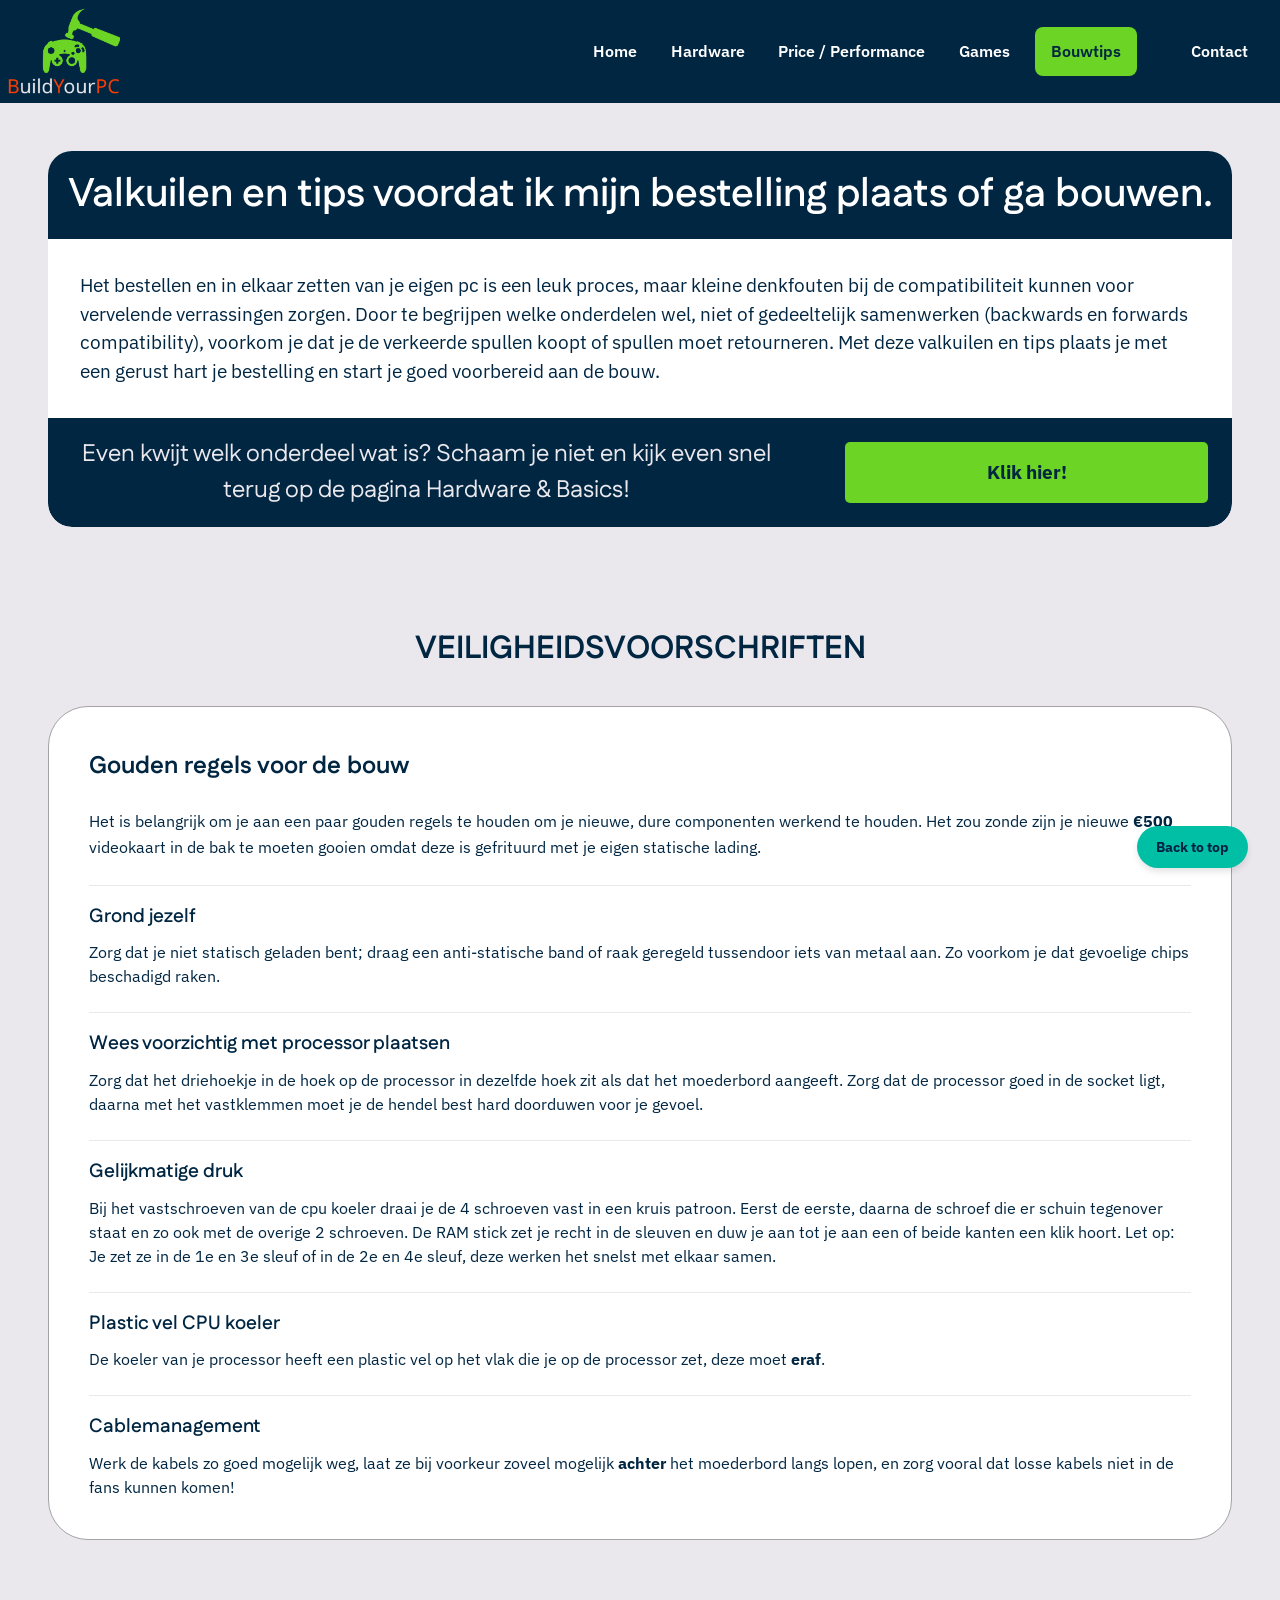
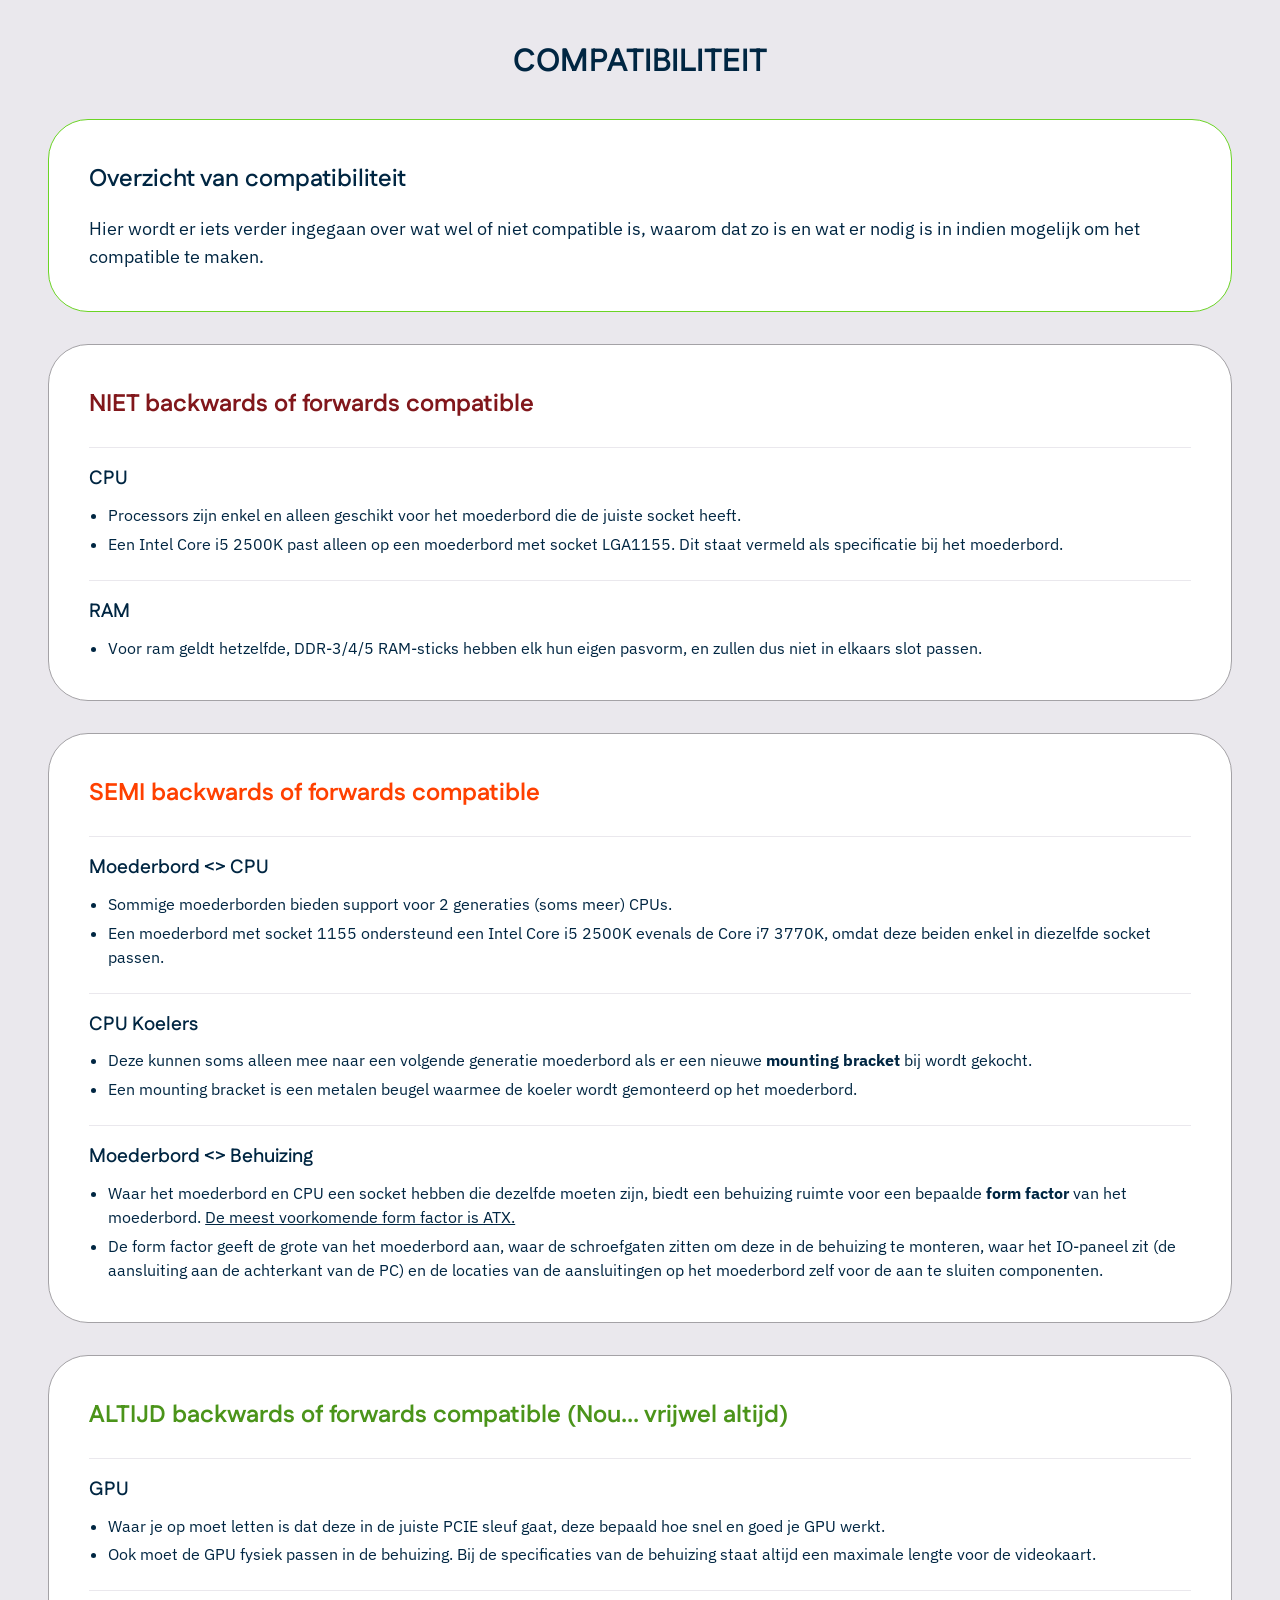
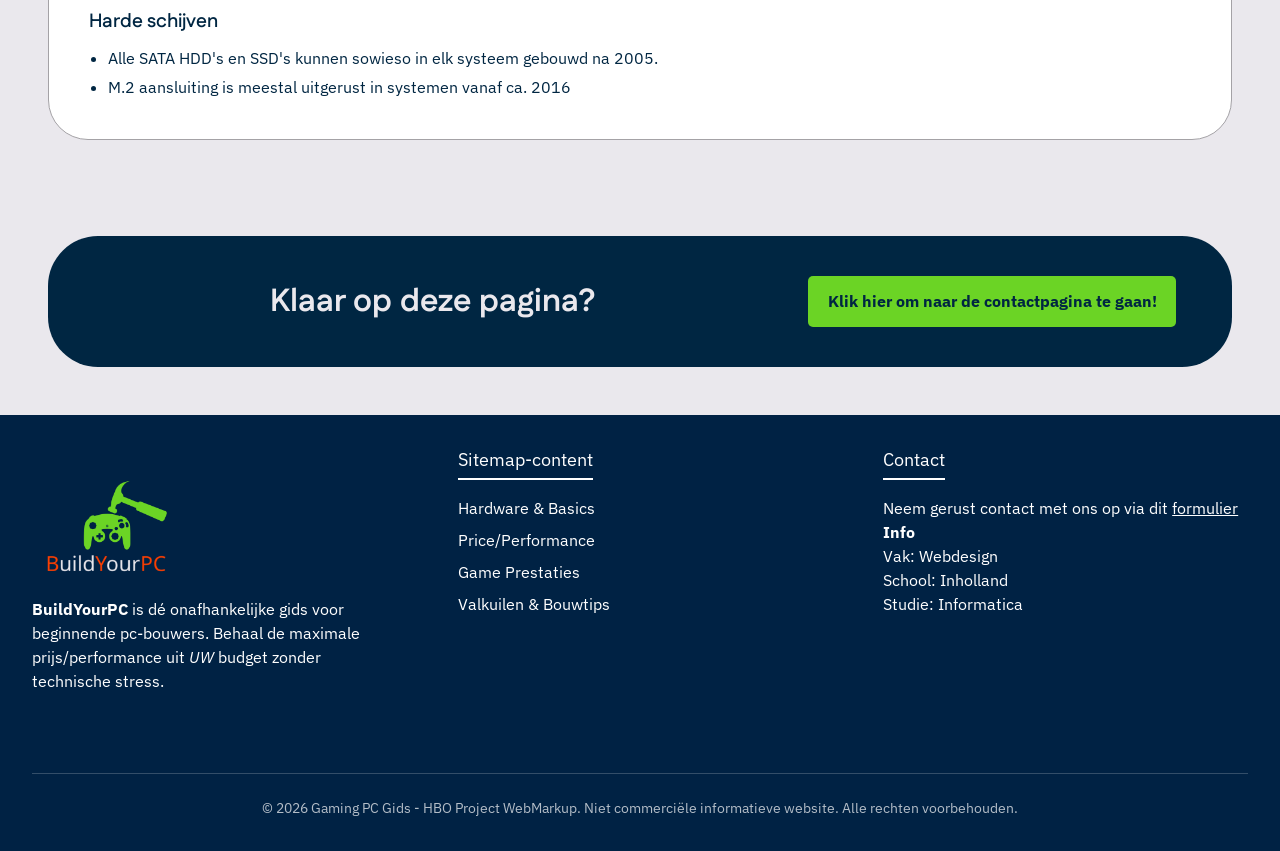
==== bouwtips.html @ fc983c1c "mega edit" ====
<!DOCTYPE html>
<html lang="nl">
<head>
    <meta charset="UTF-8">
    <meta name="viewport" content="width=device-width, initial-scale=1.0">
    <title>BuildYourPC - Valkuilen & Bouwtips</title>
    <link rel="stylesheet" type="text/css" href="css/style.css">
    <link rel="icon" type="image/png" href="./favicon-96x96.png" sizes="96x96" />
    <link rel="icon" type="image/svg+xml" href="./favicon.svg" />
    <link rel="shortcut icon" href="./favicon.ico" />
    <link rel="apple-touch-icon" sizes="180x180" href="./apple-touch-icon.png" />
    <link rel="manifest" href="./site.webmanifest" />
</head>
<body>

    <header id="home" class="nav">
        <a href="index.html">
            <img src="./img/logo_cropped.png" alt="BuildYourPC Logo">
        </a>
        <nav>
            <ul>
                <li><a href="index.html">Home</a></li>
                <li><a href="hardware.html">Hardware</a></li>
                <li><a href="performance.html">Price / Performance</a></li>
                <li><a href="games.html">Games</a></li>
                <li><a class="active" href="bouwtips.html">Bouwtips</a></li>
                <li><a class="contact" href="contact.html">Contact</a></li>
            </ul>
        </nav>
    </header>

    <main>
        <section class="hero-card">
            <header>
                <h1>Valkuilen en tips voordat ik mijn bestelling plaats of ga bouwen.</h1>
            </header>
            <p>
                Het bestellen en in elkaar zetten van je eigen pc is een leuk proces, maar kleine denkfouten bij de compatibiliteit kunnen voor vervelende verrassingen zorgen.
                Door te begrijpen welke onderdelen wel, niet of gedeeltelijk samenwerken (backwards en forwards compatibility), voorkom je dat je de verkeerde spullen koopt of spullen moet retourneren. Met deze valkuilen en tips plaats je met een gerust hart je bestelling en start je goed voorbereid aan de bouw.
            </p>
            <footer>
                <h2>Even kwijt welk onderdeel wat is? Schaam je niet en kijk even snel terug op de pagina Hardware & Basics!</h2>
                <a href="hardware.html" class="cta-button">Klik hier!</a>
            </footer>
        </section>

        <section class="cards-section">
            <h2>VEILIGHEIDSVOORSCHRIFTEN</h2>

            <section class="compat-stack">
                <article class="bouwtips-card">
                    <h3>Gouden regels voor de bouw</h3>
                    <p>
                        Het is belangrijk om je aan een paar gouden regels te houden om je nieuwe, dure componenten werkend te houden. Het zou zonde zijn je nieuwe <strong>€500</strong> videokaart in de bak te moeten gooien omdat deze is gefrituurd met je eigen statische lading.
                    </p>

                    <section class="bouwtips-sub-stack">
                        <article class="bouwtips-item">
                            <h4>Grond jezelf</h4>
                            <p>Zorg dat je niet statisch geladen bent; draag een anti-statische band of raak geregeld tussendoor iets van metaal aan. Zo voorkom je dat gevoelige chips beschadigd raken.</p>
                        </article>

                        <article class="bouwtips-item">
                            <h4>Wees voorzichtig met processor plaatsen</h4>
                            <p>Zorg dat het driehoekje in de hoek op de processor in dezelfde hoek zit als dat het moederbord aangeeft. Zorg dat de processor goed in de socket ligt, daarna met het vastklemmen moet je de hendel best hard doorduwen voor je gevoel.</p>
                        </article>

                        <article class="bouwtips-item">
                            <h4>Gelijkmatige druk</h4>
                            <p>Bij het vastschroeven van de cpu koeler draai je de 4 schroeven vast in een kruis patroon. Eerst de eerste, daarna de schroef die er schuin tegenover staat en zo ook met de overige 2 schroeven. De RAM stick zet je recht in de sleuven en duw je aan tot je aan een of beide kanten een klik hoort. Let op: Je zet ze in de 1e en 3e sleuf of in de 2e en 4e sleuf, deze werken het snelst met elkaar samen.</p>
                        </article>

                        <article class="bouwtips-item">
                            <h4>Plastic vel CPU koeler</h4>
                            <p>De koeler van je processor heeft een plastic vel op het vlak die je op de processor zet, deze moet <strong>eraf</strong>.</p>
                        </article>

                        <article class="bouwtips-item">
                            <h4>Cablemanagement</h4>
                            <p>Werk de kabels zo goed mogelijk weg, laat ze bij voorkeur zoveel mogelijk <strong>achter</strong> het moederbord langs lopen, en zorg vooral dat losse kabels niet in de fans kunnen komen!</p>
                        </article>
                    </section>
                </article>
            </section>
        </section>
        <section class="cards-section">
            <h2>COMPATIBILITEIT</h2>

            <section class="compat-stack">
                <article class="compat-card">
                    <h3>Overzicht van compatibiliteit</h3>
                    <p>Hier wordt er iets verder ingegaan over wat wel of niet compatible is, waarom dat zo is en wat er nodig is in indien mogelijk om het compatible te maken.</p>
                </article>

                <article class="bouwtips-card">
                    <h3 class="label-niet">NIET backwards of forwards compatible</h3>
                    <section class="bouwtips-sub-stack">
                        <article class="bouwtips-item">
                            <h4>CPU</h4>
                            <ul>
                                <li>Processors zijn enkel en alleen geschikt voor het moederbord die de juiste socket heeft.</li>
                                <li>Een Intel Core i5 2500K past alleen op een moederbord met socket LGA1155. Dit staat vermeld als specificatie bij het moederbord.</li>
                            </ul>
                        </article>
                        <article class="bouwtips-item">
                            <h4>RAM</h4>
                            <ul>
                                <li>Voor ram geldt hetzelfde, DDR-3/4/5 RAM-sticks hebben elk hun eigen pasvorm, en zullen dus niet in elkaars slot passen.</li>
                            </ul>
                        </article>
                    </section>
                </article>

                <article class="bouwtips-card">
                    <h3 class="label-semi">SEMI backwards of forwards compatible</h3>
                    <section class="bouwtips-sub-stack">
                        <article class="bouwtips-item">
                            <h4>Moederbord &lt;&gt; CPU</h4>
                            <ul>
                                <li>Sommige moederborden bieden support voor 2 generaties (soms meer) CPUs.</li>
                                <li>Een moederbord met socket 1155 ondersteund een Intel Core i5 2500K evenals de Core i7 3770K, omdat deze beiden enkel in diezelfde socket passen.</li>
                            </ul>
                        </article>
                        <article class="bouwtips-item">
                            <h4>CPU Koelers</h4>
                            <ul>
                                <li>Deze kunnen soms alleen mee naar een volgende generatie moederbord als er een nieuwe <strong>mounting bracket</strong> bij wordt gekocht.</li>
                                <li>Een mounting bracket is een metalen beugel waarmee de koeler wordt gemonteerd op het moederbord.</li>
                            </ul>
                        </article>
                        <article class="bouwtips-item">
                            <h4>Moederbord &lt;&gt; Behuizing</h4>
                            <ul>
                                <li>Waar het moederbord en CPU een socket hebben die dezelfde moeten zijn, biedt een behuizing ruimte voor een bepaalde <strong>form factor</strong> van het moederbord. <em class="underline">De meest voorkomende form factor is ATX.</em></li>
                                <li>De form factor geeft de grote van het moederbord aan, waar de schroefgaten zitten om deze in de behuizing te monteren, waar het IO-paneel zit (de aansluiting aan de achterkant van de PC) en de locaties van de aansluitingen op het moederbord zelf voor de aan te sluiten componenten.</li>
                            </ul>
                        </article>
                    </section>
                </article>

                <article class="bouwtips-card">
                    <h3 class="label-altijd">ALTIJD backwards of forwards compatible (Nou... vrijwel altijd)</h3>
                    <section class="bouwtips-sub-stack">
                        <article class="bouwtips-item">
                            <h4>GPU</h4>
                            <ul>
                                <li>Waar je op moet letten is dat deze in de juiste PCIE sleuf gaat, deze bepaald hoe snel en goed je GPU werkt.</li>
                                <li>Ook moet de GPU fysiek passen in de behuizing. Bij de specificaties van de behuizing staat altijd een maximale lengte voor de videokaart.</li>
                            </ul>
                        </article>
                        <article class="bouwtips-item">
                            <h4>Harde schijven</h4>
                            <ul>
                                <li>Alle SATA HDD's en SSD's kunnen sowieso in elk systeem gebouwd na 2005.</li>
                                <li>M.2 aansluiting is meestal uitgerust in systemen vanaf ca. 2016</li>
                            </ul>
                        </article>
                    </section>
                </article>
            </section>
        </section>

        <section class="page-cta-banner">
            <h2>Klaar op deze pagina?</h2>
            <a href="contact.html" class="cta-button">Klik hier om naar de contactpagina te gaan!</a>
        </section>
    </main>

    <aside class="back-to-top">
        <a href="#home">Back to top</a>
    </aside>

        <footer>
            <section class="footer-col">
                <figure>
                    <a href="index.html">
                        <img src="./img/green_orange_nobg.png" alt="BuildYourPC Logo">
                    </a>
                </figure>
                <p class="desktop-only"><strong>BuildYourPC</strong> is dé onafhankelijke gids voor beginnende pc-bouwers. Behaal de maximale prijs/performance uit <em>UW</em> budget zonder technische stress.</p>
            </section>

            <section class="footer-col desktop-only">
                <h3>Sitemap-content</h3>
                <ul class="footer-nav">
                    <li><a href="hardware.html">Hardware & Basics</a></li>
                    <li><a href="price-performance.html">Price/Performance</a></li>
                    <li><a href="games.html">Game Prestaties</a></li>
                    <li><a href="bouwtips.html">Valkuilen & Bouwtips</a></li>
                </ul>
            </section>

            <section class="footer-col desktop-only">
                <h3>Contact</h3>
                <p>Neem gerust contact met ons op via dit <a href="formulier.html">formulier</a></p>
                <p><strong>Info</strong></p>
                <p>Vak: Webdesign</p>
                <p>School: Inholland</p>
                <p>Studie: Informatica</p>
            </section>
            <section class="footer-bottom">
                <p>&copy; 2026 Gaming PC Gids - HBO Project WebMarkup. Niet commerciële informatieve website. Alle rechten voorbehouden.</p>
            </section>
        </footer>

</body>
</html>
---- css/style.css ----
/* Fonts die ik ook heb gebruikt in Figma design */
@import url('https://fonts.googleapis.com/css2?family=Fustat:wght@400;500;600;700&family=IBMPlexSans:wght@300;400;500;600;700&display=swap');

/* 
   Reset CSS |
   http://meyerweb.com/eric/tools/css/reset/ 
   v2.0 | 20110126
   License: none (public domain)
*/

html, body, div, span, applet, object, iframe,
h1, h2, h3, h4, h5, h6, p, blockquote, pre,
a, abbr, acronym, address, big, cite, code,
del, dfn, em, img, ins, kbd, q, s, samp,
small, strike, strong, sub, sup, tt, var,
b, u, i, center,
dl, dt, dd, ol, ul, li,
fieldset, form, label, legend,
table, caption, tbody, tfoot, thead, tr, th, td,
article, aside, canvas, details, embed, 
figure, figcaption, footer, header, hgroup, 
menu, nav, output, ruby, section, summary,
time, mark, audio, video {
    margin: 0;
    padding: 0;
    border: 0;
    font-size: 100%;
    font: inherit;
    vertical-align: baseline;
}

article, aside, details, figcaption, figure, 
footer, header, hgroup, menu, nav, section {
    display: block;
}

body {
    line-height: 1;
}

ol, ul {
    list-style: none;
}

blockquote, q {
    quotes: none;
}

blockquote:before, blockquote:after,
q:before, q:after {
    content: '';
    content: none;
}

table {
    border-collapse: collapse;
    border-spacing: 0;
}

:root {
    --prim-bl: #002642;
    --prim-bl-lt: #4D677B;
    --prim-bl-dk: #001B2E;

    --sec-grn: #6BD425;
    --sec-grn-lt: #97E166;
    --sec-grn-dk: #4B941A;

    --acc-orange: #FF4000;
    --acc-blue: #02C3BD;
    --acc-red: #81171B;
    
    --nt-lt: #EAE8ED;
    --nt-dk: #464647;
    --nt-gr: #A4A2A6;

    --font-heading: "Fustat", sans-serif;
    --font-body: "IBMPlexSans", sans-serif;
}

html, body {
    overflow-x: hidden;
}

body {
    display: flex;
    flex-direction: column;
    min-height: 100vh;
    margin: 0;
    font-family: var(--font-body);
    color: white;
    background-color: var(--nt-lt);
    line-height: 1.6;
}

em {
    font-style: italic;
}

em.underline {
    font-style: normal;
    text-decoration: underline;
}

strong {
    font-weight: bold;
}

small {
    font-size: 80%;
}

.sr-only {
    position: absolute;
    width: 1px;
    height: 1px;
    padding: 0;
    margin: -1px;
    overflow: hidden;
    clip: rect(0, 0, 0, 0);
    white-space: nowrap;
    border: 0;
}

.section-intro {
    display: block;
    flex-direction: row;
    background-color: #FFFFFF;
    padding: 1.5rem;
    width: 90%;
    align-items: center;
    justify-content: center;
    text-align: left;
    line-height: 1.5;
    border-radius: 1.5rem;
    color: var(--prim-bl);
    overflow: hidden;
    box-sizing: border-box;
    margin-top: -1em;
}

.section-intro p {
    font-size: 1.2rem;
}

header.nav {
    display: flex;
    justify-content: space-between;
    align-items: center;
    background-color: var(--prim-bl);.comp-card img {
    width: 100%;
    max-width: 120px;
    height: 90px;
    object-fit: contain;
    display: block;
    margin: 1rem auto 0 auto;
}
    padding: 0.5rem 0;
    color: white;
}

header.nav nav ul {
    display: flex;
    gap: 1.1rem;
    list-style: none;
    margin: 0;
    padding: 0;
    align-items: center;
}

header.nav nav ul li:last-child {
    margin-right: 1.5rem;
    margin-left: 1.75rem;
}

header.nav nav a {
    color: white;
    text-decoration: none;
    font-size: 1rem;
    font-weight: 600;
}

header.nav nav a:not(:hover) {
    transition: all 0.4s ease-in-out;
}

header.nav nav a:hover {
    color: var(--prim-bl);
    background-color: var(--sec-grn);
    padding: 0.75rem 1rem;
    border-radius: 0.5rem;
    transition: all 0.4s ease-in-out;
}

header.nav nav a:active {
    color: var(--nt-lt);
    background-color: var(--sec-grn-dk);
    padding: 0.75rem 1rem;
    border-radius: 0.5rem;
    transition: all 0.1s ease-in-out;
}

header.nav nav a.active {
    color: var(--prim-bl);
    background-color: var(--sec-grn);
    padding: 0.75rem 1rem;
    border-radius: 0.5rem;
}

header.nav nav a.contact:hover {
    background-color: var(--acc-blue);
}

header.nav a {
    display: flex;
    align-items: center;
    justify-content: center;
    gap: 0.5rem;
    padding: 0rem 0.5rem;
}

header.nav a img {
    width: 7rem;
    height: auto;
}

main {
    display: flex;
    flex-direction: column;
    flex: 1;
    max-width: 1300px;
    margin: 0 auto;
    padding: 3rem;
    gap: 6rem;
    width: 100%;
    box-sizing: border-box;
}
/* 
.hero-card {
    display: flex;
    flex-direction: column;
    width: 100%;
    max-width: 100%;
    box-sizing: border-box;
    text-align: center;
    padding: 0;
    color: white;
    background-color: #FFF;
    border-radius: 1.5rem;
} */

.hero-card {
    display: flex;
    flex-wrap: wrap;
    width: 100%;
    max-width: 100%;
    box-sizing: border-box;
    text-align: center;
    padding: 0;
    color: white;
    background-color: #FFF;
    border-radius: 1.5rem;
    overflow: hidden;
}

/* .hero-card header {
    background-color: var(--prim-bl);
    padding: 1rem;
    border-radius: 1.5rem 1.5rem 0 0;
    width: 100%;
    box-sizing: border-box;
    line-height: 1.4;
} */

.hero-card header {
    flex: 0 0 100%;
    background-color: var(--prim-bl);
    padding: 1rem;
    box-sizing: border-box;
    line-height: 1.4;
}

.hero-card header h1 {
    font-family: var(--font-heading);
    font-size: 2.5rem;
    font-weight: 600;
}

.hero-card header h2 {
    font-family: var(--font-heading);
    font-size: 1.5rem;
    background-color: var(--prim-bl);
    border-radius: 25px 25px 0 0;
}

/* .hero-card p {
    display: flex;
    flex-direction: row;
    background-color: #FFFFFF;
    color: var(--prim-bl);
    padding: 2rem;
    width: 100%;
    box-sizing: border-box;
    align-items: center;
    justify-content: center;
    text-align: left;
    line-height: 1.5;
    font-size: 1.2rem;
    margin: 0;
    flex: 3;
    overflow: hidden;
} */

.hero-card p {
    flex: 1 1 70%;
    background-color: #FFFFFF;
    color: var(--prim-bl);
    padding: 2rem;
    box-sizing: border-box;
    text-align: left;
    line-height: 1.5;
    font-size: 1.2rem;
    margin: 0;
    display: flex;
    align-items: center;
}

/* .hero-card figure {
    flex: 1;
    margin: 2rem;
    display: block;
} */

.hero-card figure {
    flex: 1 1 20%;
    margin: 2rem;
    display: block;
    box-sizing: border-box;
}

.hero-card figure figcaption {
    font-size: 0.8rem;
    color: var(--nt-dk);
    margin-top: 0.5rem;
}

.hero-card img {
    width: 60%;
    height: auto;
    display: block;
    margin: 0 auto;
}

/* .hero-card footer {
    background-color: var(--prim-bl);
    padding: 01rem;
    border-radius: 0 0 1.5rem 1.5rem;
    justify-content: center;
    align-items: center;
    display: flex;
    gap: 3rem;
} */

.hero-card footer {
    flex: 0 0 100%;
    background-color: var(--prim-bl);
    padding: 1rem;
    border-radius: 0 0 1.5rem 1.5rem;
    justify-content: center;
    align-items: center;
    display: flex;
    gap: 3rem;
    box-sizing: border-box;
}

.hero-card footer h2 {
    font-family: var(--font-heading);
    font-size: 1.5rem;
    color: var(--nt-lt);
    flex: 2;
}

.cta-button {
    position: relative;
    display: inline-block;
    background-color: var(--sec-grn);
    color: var(--prim-bl);
    text-decoration: none;
    padding: 1rem 0;
    margin: 0.5rem;
    font-weight: bold;
    font-size: 1.2rem;
    flex: 1;
    overflow: hidden;
    z-index: 1;
    border-radius: 5px;
}

.cta-button::after {
    content: '';
    position: absolute;
    top: 0;
    left: 0;
    width: 100%;
    height: 100%;
    background-color: var(--acc-blue);
    transform: scale(0);
    transform-origin: bottom left;
    transition: transform 0.4s ease-in-out;
    z-index: -1;
}

.cta-button:hover {
    color: var(--prim-bl);
}

.cta-button:hover::after {
    transform: scale(1);
}
/* 
.hero-article-no-cta {
    display: block;
    background-color: #FFFFFF;
    padding: 2.5rem 3rem;
    border-radius: 0 0 25px 25px;
    text-align: left;
    color: var(--prim-bl);
    width: 100%;
    box-sizing: border-box;
} */

.no-cta > p {
    border-radius: 1.5rem;
}

.info-homepage {
    display: flex;
    flex-direction: row;
    gap: 2rem;
    text-align: left;
    color: var(--prim-bl);
}

.homepage-card {
    flex: 1;
    border: 1px solid var(--sec-grn);
    border-radius: 3rem;
    padding: 2rem;
    line-height: 1.3;
    display: flex;
    flex-direction: column;
    background-color: #FFFFFF;
    max-width: 30%;
}

.homepage-card img.info {
    width: 1rem;
    height: auto;
    margin-bottom: 1rem;
    align-self: center;
}

.homepage-card h2 {
    font-family: var(--font-heading);
    font-size: 1.5rem;
    font-weight: 600;
    margin-bottom: 1rem;
}

.homepage-card p {
    font-family: var(--font-body);
}

.stappenplan {
    display: flex;
    flex-direction: column;
    gap: 2rem;
    align-items: center;
}

.stappenplan h2 {
    font-family: var(--font-heading);
    font-size: 2rem;
    font-weight: 700;
    color: var(--prim-bl);
}

.stappen-grid {
    display: grid;
    grid-template-columns: repeat(2, 1fr);
    gap: 2rem;
    width: 100%; 
}

.stap-card {
    background-color: #FFFFFF;
    border: 1px solid var(--sec-grn);
    border-radius: 3rem;
    padding: 2rem;
    line-height: 1.3;
    display: flex;
    flex-direction: column;
    align-items: center;
    justify-content: space-between;
    text-align: center;
    color: var(--prim-bl);
    gap: 1rem;
}

.stap-card h3 {
    font-family: var(--font-heading);
    font-size: 1.5rem;
    font-weight: 600;
}

.stap-card a {
    display: inline-flex;
    align-items: right;
    justify-content: right;
    text-decoration: none;
    padding: 1rem 0;
    margin: 0.5rem;
    font-weight: bold;
    font-size: 1.2rem;
    width: 100%;
    color: var(--acc-orange);
    border-radius: 5px;
}

.stap-card a img {
    width: 2rem;
    height: auto;
    margin-left: 0.5rem;
}

.cards-section {
    display: flex;
    flex-direction: column;
    gap: 2rem;
    align-items: center;
    text-align: center;
}

.cards-section > h2 {
    font-family: var(--font-heading);
    font-size: 2rem;
    font-weight: 700;
    color: var(--prim-bl);
}

.componenten-grid {
    display: grid;
    grid-template-columns: repeat(4, 1fr);
    gap: 2rem;
    width: 100%;
}

.comp-card {
    background-color: #FFFFFF;
    border: 1px solid var(--sec-grn);
    border-radius: 2rem;
    padding: 1.5rem;
    display: flex;
    flex-direction: column;
    align-items: center;
    text-align: center;
    color: var(--prim-bl);
    box-shadow: 0 4px 6px rgba(0,0,0,0.02);
    min-height: 15rem;
    box-sizing: border-box;
}

.comp-card h3 {
    font-family: var(--font-heading);
    font-size: 1.25rem;
    font-weight: 600;
    margin-bottom: 0.25rem;
}

.comp-tag {
    font-size: 0.75rem;
    color: var(--nt-dk);
    margin-bottom: 1rem;
}

.comp-figure {
    display: flex;
    justify-content: center;
    align-items: center;
    width: 100%;
    margin-top: auto;
    margin-bottom: auto;
}

.comp-card img {
    max-width: 100%;
    max-height: 110px;
    width: auto;
    height: auto;
    object-fit: contain;
    display: block;
}

.componenten-footnotes {
    text-align: left;
    width: 100%;
    font-size: 0.8rem;
    color: var(--nt-dk);
    margin-top: -0.5rem;
    display: flex;
    flex-direction: column;
    gap: 0.25rem;
    padding-left: 0.5rem;
}

.compat-stack {
    display: flex;
    flex-direction: column;
    gap: 2rem;
    width: 100%;
}

.compat-card {
    background-color: #FFFFFF;
    border: 1px solid var(--sec-grn);
    border-radius: 2.5rem;
    padding: 2.5rem;
    color: var(--prim-bl);
    text-align: left;
    display: flex;
    flex-direction: column;
    gap: 1rem;
}

.compat-card h3 {
    font-family: var(--font-heading);
    font-size: 1.5rem;
    font-weight: 600;
}

.compat-card p {
    font-family: var(--font-body);
    font-size: 1.1rem;
    line-height: 1.6;
}

.compat-link-wrapper {
    display: flex;
    justify-content: flex-end;
    margin-top: 0.5rem;
}

.compat-link {
    display: inline-flex;
    align-items: center;
    gap: 0.5rem;
    color: var(--acc-orange);
    text-decoration: none;
    font-weight: bold;
    font-size: 1.1rem;
}

.compat-link img {
    width: 1.5rem;
    height: auto;
}

.page-cta-banner {
    background-color: var(--prim-bl);
    border-radius: 50px;
    padding: 2rem 3rem;
    display: flex;
    justify-content: space-between;
    align-items: center;
    gap: 2rem;
    text-align: center;
}

.page-cta-banner h2 {
    font-family: var(--font-heading);
    font-size: 2rem;
    color: var(--nt-lt);
    flex: 2;
    text-align: center;
    font-weight: 700;
}

.page-cta-banner .cta-button {
    flex: 1;
    text-align: center;
    font-size: 1rem;
    padding: 0.8rem 1rem;
}

.klassen-section {
    display: flex;
    flex-direction: column;
    gap: 2rem;
    align-items: center;
    width: 100%;
}

.klassen-section > h2 {
    font-family: var(--font-heading);
    font-size: 2rem;
    font-weight: 700;
    color: var(--prim-bl);
}

.tabel-container {
    padding: 2rem;
    width: 100%;
    box-sizing: border-box;
    display: flex;
    flex-direction: column;
    gap: 1.5rem;
    color: var(--prim-bl);
}

.tabel-container p {
    font-size: 1.1rem;
    line-height: 1.5;
}

.klassen-tabel {
    width: 100%;
    border-collapse: collapse;
    text-align: left;
    margin-top: 0.5rem;
}

.klassen-tabel th, 
.klassen-tabel td {
    border: 1px solid var(--nt-gr);
    padding: 1rem;
    font-size: 1rem;
    vertical-align: top;
}

.klassen-tabel th {
    background-color: var(--prim-bl);
    color: white;
    font-family: var(--font-heading);
    font-size: 1.2rem;
    font-weight: 800;
}

.klassen-tabel tr {
    background-color: rgba(255, 255, 255);
}

.klassen-voetnoot {
    font-size: 0.8rem;
    color: var(--nt-dk);
    margin-top: -1.5rem;
}

.game-categorieen-section {
    display: flex;
    flex-direction: column;
    gap: 2rem;
    align-items: center;
    width: 100%;
}

.game-kaarten-grid {
    display: grid;
    grid-template-columns: repeat(3, 1fr);
    gap: 2rem;
    width: 100%;
}

.game-lijst-grid {
    display: grid;
    grid-template-columns: repeat(3, 1fr);
    gap: 2rem;
    width: 100%;
}

.game-kaart {
    background-color: #FFFFFF;
    border: 1px solid var(--nt-gr);
    border-radius: 2.5rem;
    padding: 2rem;
    display: flex;
    flex-direction: column;
    align-items: center;
    text-align: center;
    color: var(--prim-bl);
    box-sizing: border-box;
    gap: 1.5rem;
}

.game-icoon-header {
    display: flex;
    flex-direction: column;
    align-items: center;
    gap: 0.5rem;
}

.game-icoon-header img.info {
    width: 1.2rem;
    height: auto;
}

.game-icoon-header h3 {
    font-family: var(--font-heading);
    font-size: 1.3rem;
    font-weight: 700;
}

.game-kaart img.game-logo {
    max-width: 80px;
    height: auto;
    object-fit: contain;
}

.game-kaart p {
    font-size: 0.95rem;
    line-height: 1.5;
    text-align: left;
}

.game-pijl-wrapper {
    display: flex;
    flex-direction: column;
    align-items: center;
    gap: 0.25rem;
    margin-top: auto;
}

.game-pijl-titel {
    font-size: 1rem;
    font-weight: bold;
    text-align: center;
}

.green {
    color: var(--sec-grn-dk);
}

.orange {
    color: var(--acc-orange);
}

.red {
    color: var(--acc-red);
}

.game-pijl-wrapper img {
    width: 2rem;
    height: auto;
}

.game-lijst-kaart {
    background-color: #FFFFFF;
    border: 1px solid var(--nt-gr);
    border-radius: 2rem;
    padding: 1.5rem;
    text-align: left;
    color: var(--prim-bl);
    box-sizing: border-box;
}

.game-lijst-kaart h3 {
    font-family: var(--font-heading);
    font-size: 1.4rem;
    font-weight: 700;
    margin-bottom: 0.8rem;
}

.game-lijst-kaart ul {
    padding-left: 1.2rem;
    display: flex;
    flex-direction: column;
    gap: 0.4rem;
    margin-top: auto;
}

.game-lijst-kaart ul li {
    font-size: 0.95rem;
}

/* Resolutieoverzicht Sectie */
.resolutie-section {
    display: flex;
    flex-direction: column;
    gap: 2rem;
    align-items: center;
    width: 100%;
}

.resolutie-section > h2 {
    font-family: var(--font-heading);
    font-size: 2rem;
    font-weight: 700;
    color: var(--prim-bl);
}

.resolutie-stack {
    display: flex;
    flex-direction: column;
    gap: 1.5rem;
    width: 100%;
}

.resolutie-card {
    background-color: #FFFFFF;
    border: 1px solid var(--nt-gr);
    border-radius: 2rem;
    padding: 2rem;
    color: var(--prim-bl);
    text-align: left;
    display: flex;
    flex-direction: column;
    gap: 0.75rem;
}

.resolutie-card h3 {
    font-family: var(--font-heading);
    font-size: 1.3rem;
    font-weight: 700;
}

.resolutie-card p {
    font-size: 1rem;
    line-height: 1.5;
}

.bouwtips-stack {
    display: flex;
    flex-direction: column;
    gap: 2rem;
    width: 100%;
}

.bouwtips-card {
    background-color: #FFFFFF;
    border: 1px solid var(--nt-gr);
    border-radius: 2.5rem;
    padding: 2.5rem;
    color: var(--prim-bl);
    text-align: left;
    display: flex;
    flex-direction: column;
    gap: 1.5rem;
}

.bouwtips-card h3 {
    font-family: var(--font-heading);
    font-size: 1.5rem;
    font-weight: 700;
}

.bouwtips-sub-stack {
    display: flex;
    flex-direction: column;
    gap: 1.5rem;
}

.bouwtips-item {
    border-top: 1px solid var(--nt-lt);
    padding-top: 1rem;
}

.bouwtips-item h4 {
    font-family: var(--font-heading);
    font-size: 1.2rem;
    font-weight: 600;
    margin-bottom: 0.5rem;
}

.bouwtips-item p, .bouwtips-item ul {
    font-size: 1rem;
    line-height: 1.5;
}

.bouwtips-item ul {
    list-style: disc;
    padding-left: 1.2rem;
    display: flex;
    flex-direction: column;
    gap: 0.3rem;
    margin-top: 0.5rem;
}

.label-niet {
    color: var(--acc-red);
}

.label-semi {
    color: var(--acc-orange);
}

.label-altijd {
    color: var(--sec-grn-dk);
}

.back-to-top {
    position: fixed;
    bottom: 2rem;
    right: 2rem;
    margin: 0;
    z-index: 999;
}

.back-to-top a {
    display: inline-block;
    background-color: #00bfa5;
    color: #002244;
    padding: 0.6rem 1.2rem;
    border-radius: 2rem;
    text-decoration: none;
    font-weight: bold;
    font-size: 0.9rem;
    transition: background-color 0.2s ease;
    box-shadow: 0 4px 6px rgba(0, 0, 0, 0.1);
}

.back-to-top a:hover {
    background-color: #00ff66;
}

footer {
    background-color: #002244;
    color: #FFFFFF;
    padding: 2rem;
    position: relative;
    font-family: var(--font-body), sans-serif;
    line-height: 1.5;
    display: flex;
    flex-direction: row;
    flex-wrap: wrap;
    justify-content: space-between;
    align-items: flex-start;
    gap: 2rem;
    max-width: 100%;
}

footer > .footer-col {
    display: inline-block;
}

footer .footer-col {
    flex: 1;
    min-width: 200px;
    max-width: 30%;
}

footer .footer-col figure {
    margin: 0;
    width: fit-content;
}

footer .footer-col figure img {
    width: 150px;
    height: auto;
    display: block;
}

footer h3 {
    color: #FFFFFF;
    font-size: 1.1rem;
    margin-top: 0;
    margin-bottom: 1rem;
    text-transform: none;
    border-bottom: 2px solid #FFFFFF;
    padding-bottom: 0.3rem;
    display: inline-block;
}

footer ul {
    list-style: none;
    padding: 0;
    margin: 0;
}

footer ul li {
    margin-bottom: 0.5rem;
}

footer a {
    color: #FFFFFF;
    text-decoration: underline;
}

footer a:hover {
    color: #00ff66;
}


footer .footer-bottom {
    flex: 0 0 100%;
    text-align: center;
    border-top: 1px solid rgba(255, 255, 255, 0.2);
    margin-top: 3rem;
    padding-top: 1.5rem;
    font-size: 0.85rem;
    color: rgba(255, 255, 255, 0.7);
}

footer .footer-nav > li > a {
    text-decoration: none;
}

/* overwrite */
.border-green {
    border-color: var(--sec-grn);
}

.border-orange {
    border-color: var(--acc-orange);
}

.border-red {
    border-color: #cc0000;
}

/* responsive media queries */
@media (min-width: 768px) {
    .mobile-only {
        display: none;
    }
}

@media (max-width: 767px) {
    .hero-card footer {
        display: none;
    }

    .info-homepage {
        display: none;
    }

    .hero-card article {
        border-radius: 0 0 25px 25px;
    }

    .hero-card article figure {
        display: none;
    }

    .hero-card article p {
        flex: 1;
        text-align: center;
    }

    .stappen-grid {
        grid-template-columns: 1fr;
    }

    .stap-card {
        gap: 0.5rem;
        padding: 0.75rem;
        padding-bottom: 0rem;
    }
    
    .stap-card a {
        padding: 0.5rem 0;
    }

    .klassen-tabel {
        display: block;
        overflow-x: auto;
    }

    .klassen-tabel th, 
    .klassen-tabel td {
        border: 1px solid var(--nt-gr);
        padding: 0.4rem;
        font-size: 0.9rem;
        vertical-align: top;
    }

    .klassen-tabel th {
        background-color: var(--prim-bl);
        color: white;
        font-family: var(--font-heading);
        font-size: 1.2rem;
        font-weight: 600;
    }

    .tabel-container {
        padding: 0.1rem;
        width: 100%;
        box-sizing: border-box;
        display: flex;
        flex-direction: column;
        gap: 1rem;
        color: var(--prim-bl);
    }

    footer {
        flex-direction: column;
        align-items: center;
        text-align: center;
        padding-top: 1rem;
        gap: 0.75rem;
    }

    footer .footer-col {
        display: flex;
        flex-direction: column;
        align-items: center;
        text-align: center;
        max-width: 100%;
        width: 100%;
    }
    
    footer .footer-col figure {
        display: flex;
        margin: 0 auto;
        justify-content: center;
    }

    footer .footer-col figure img {
        margin: 0 auto;
        width: 125px;
    }

    footer .footer-bottom {
        margin: 0;
    }

    footer .footer-col.desktop-only {
        display: none;
    }

    footer h3 {
        display: block;
        text-align: center;
    }

    .back-to-top {
        display: none;
    }

    .componenten-grid {
        grid-template-columns: 1fr;
    }

    .page-cta-banner {
        display: none;
    }

    .game-pijl-wrapper {
        margin-bottom: 2rem;
    }

    .game-pijl-titel {
        margin-bottom: 1rem;
        align-items: center;
    }

    .left {
        align-items: start;
    }

    .game-lijst-grid {
        grid-template-columns: 1fr;
    }

    .game-kaarten-grid {
        display: none;
    }

    .game-lijst-kaart ul li{
        font-size: 1.2rem;
    }

    .desktop-only {
        display: none;
    }

    main {
    margin: 0 auto;
    padding: 1.5rem;
    gap: 3rem;
    width: 100%;
    box-sizing: border-box;
}
    
    html {
        font-size: 69%;
    }
}

@media (min-width: 768px) and (max-width: 1024px) {
    .componenten-grid {
        grid-template-columns: repeat(2, 1fr);
    }

    .game-kaarten-grid {
        grid-template-columns: 1fr;
    }
}
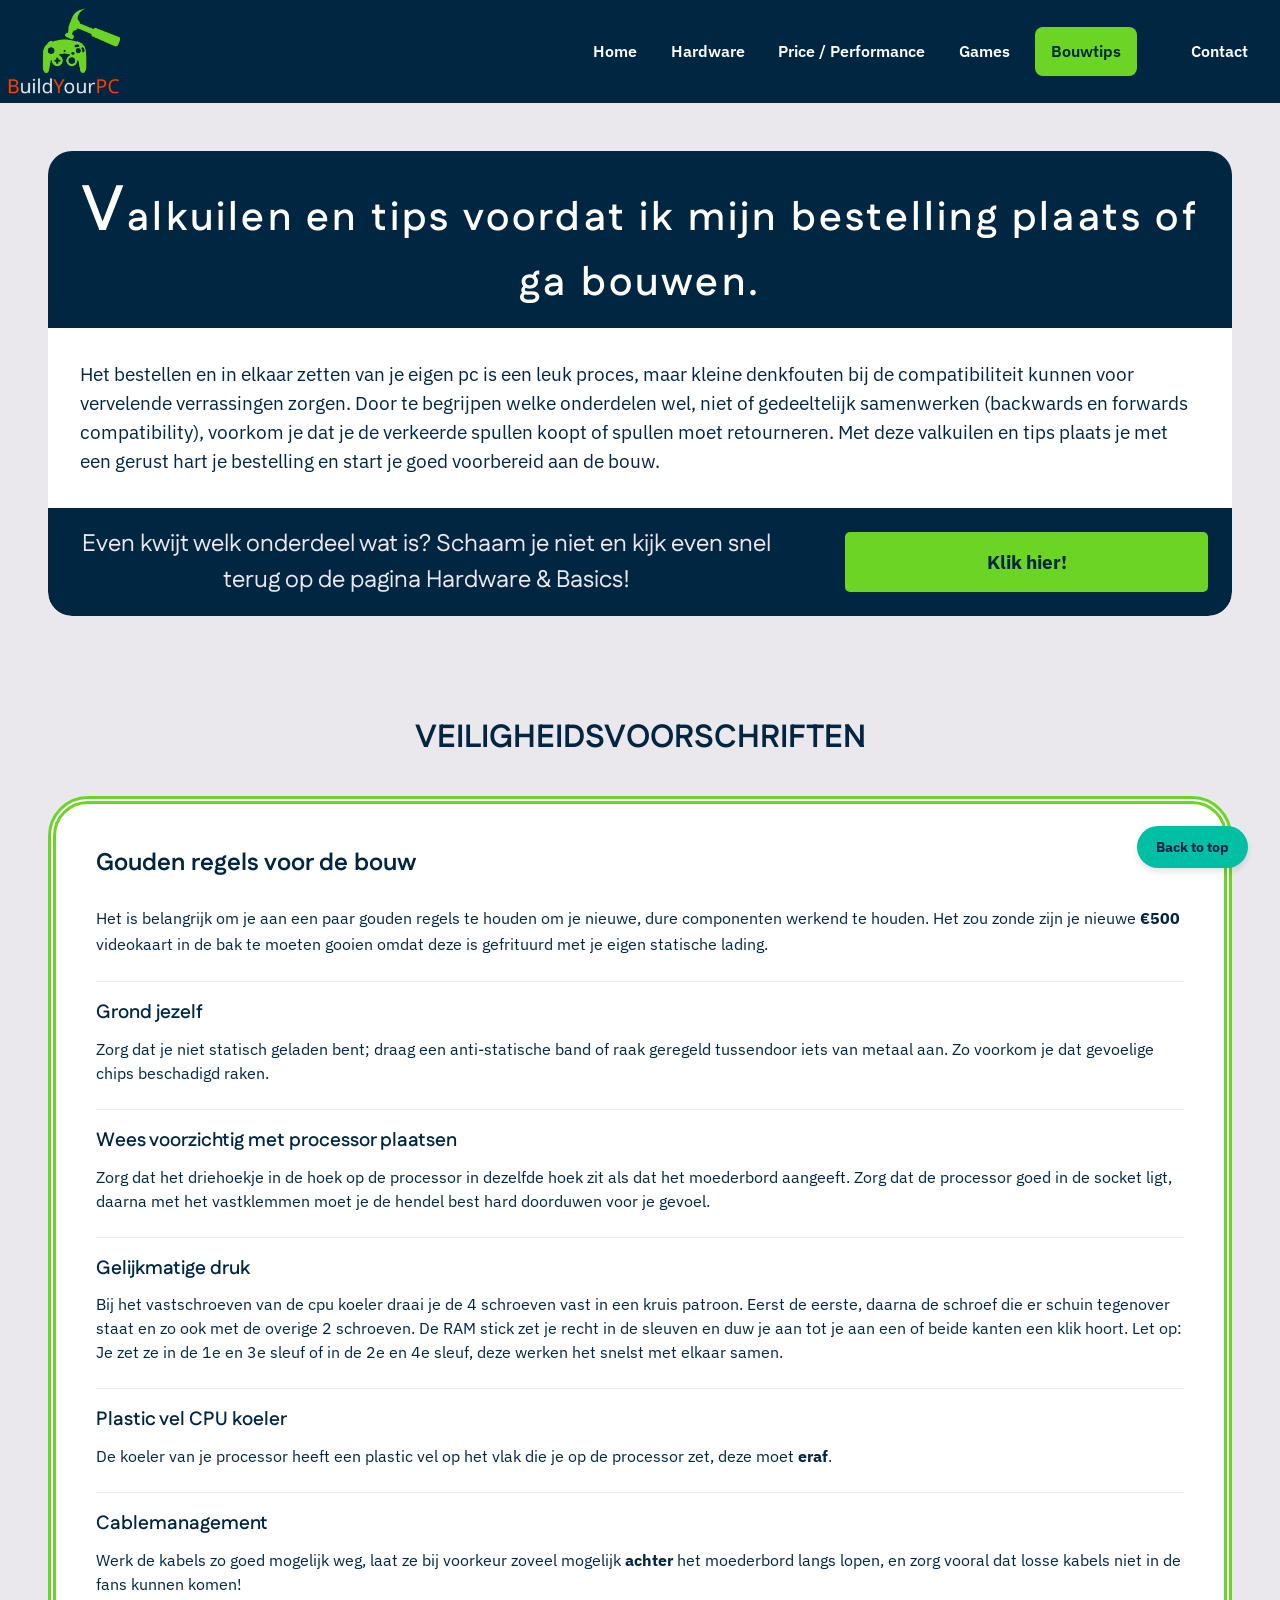
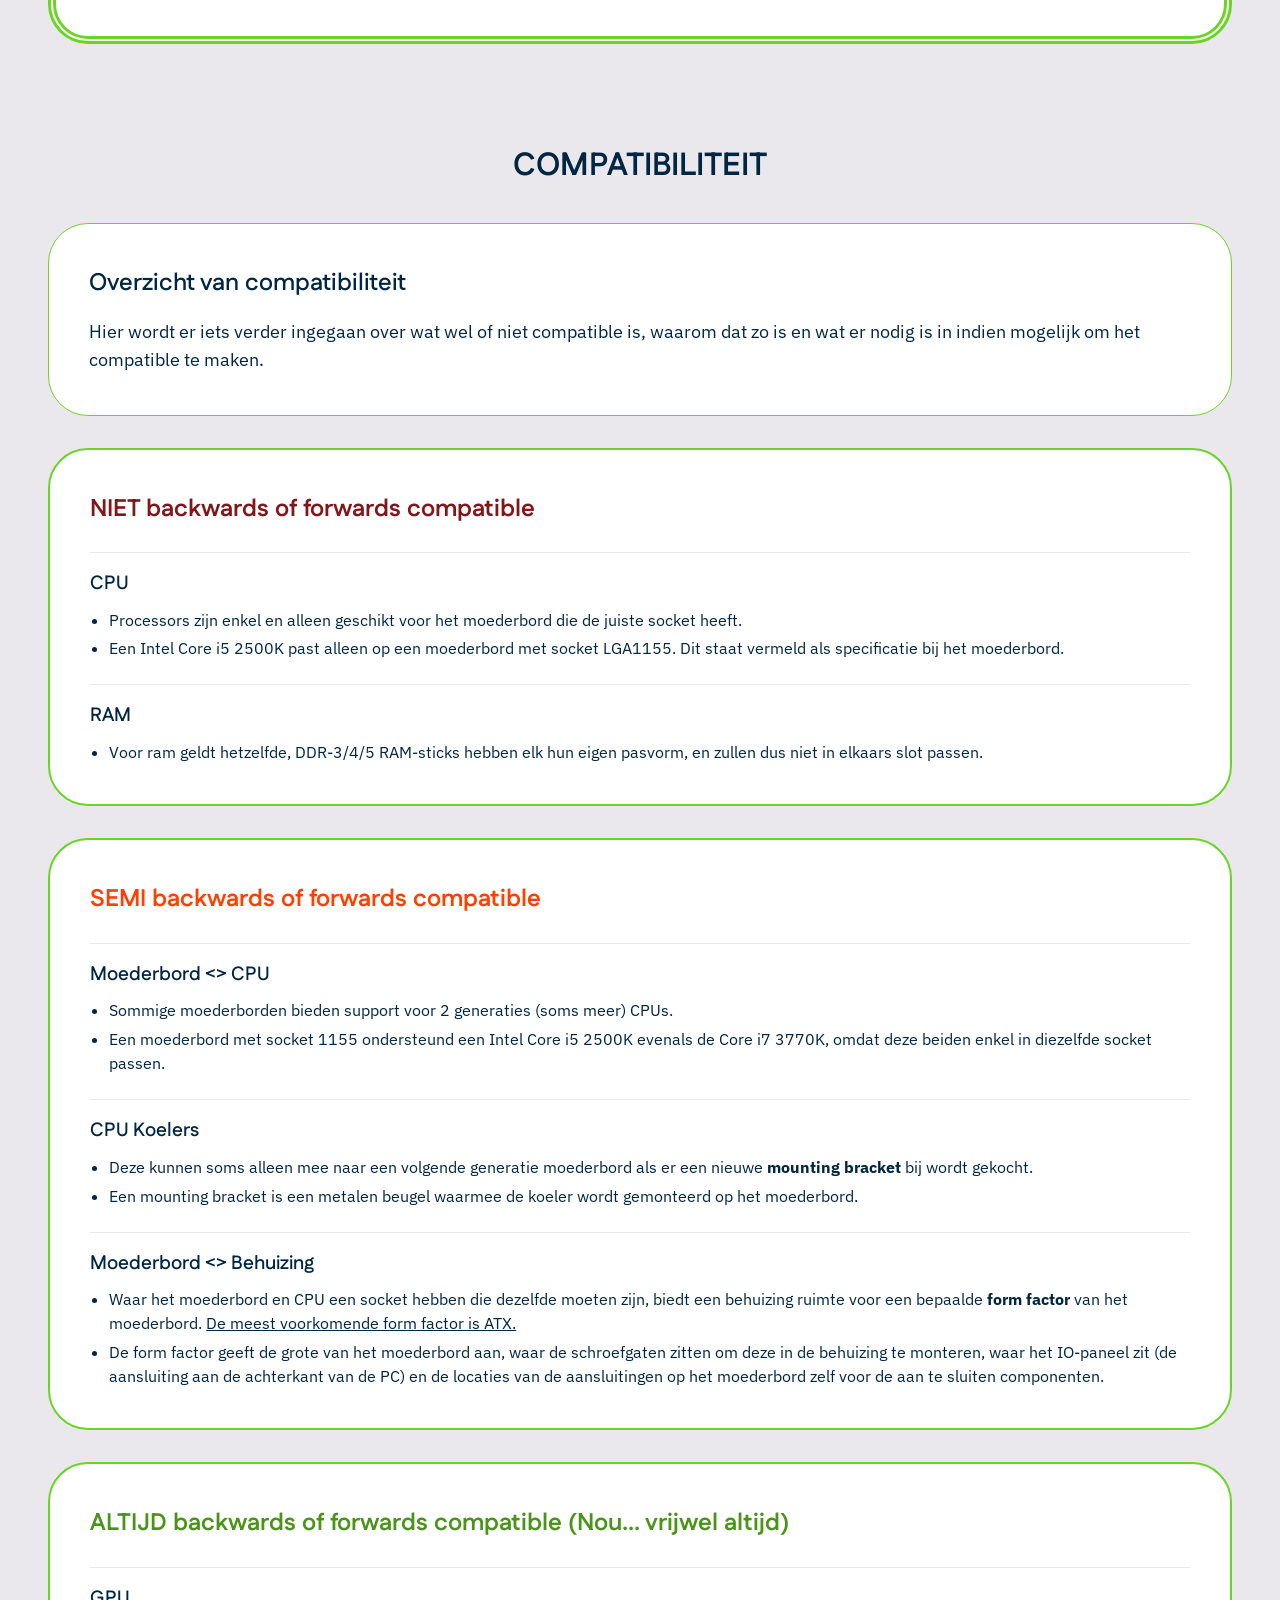
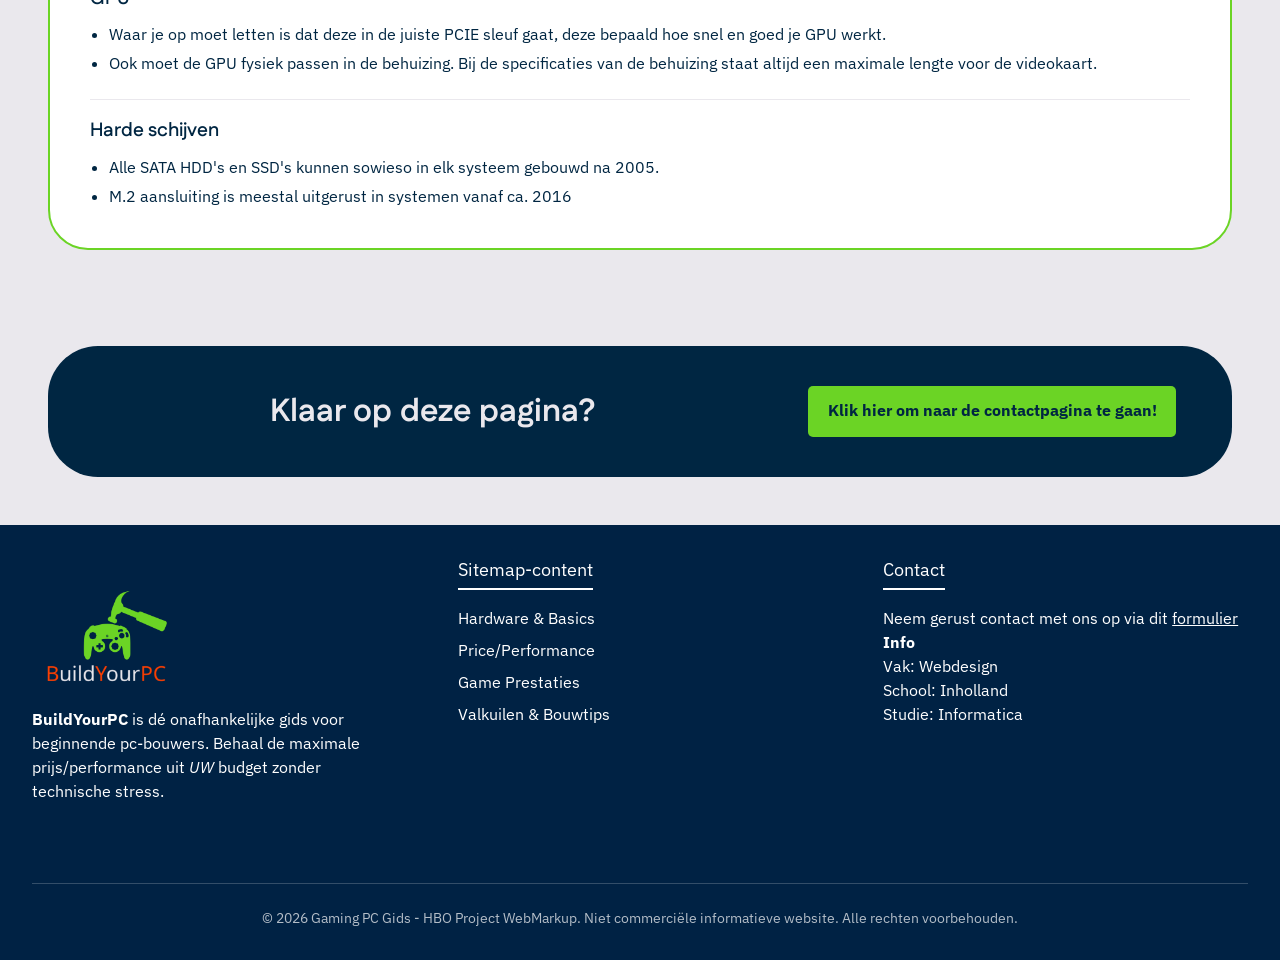
==== commit 9fe56bfa: "laatste loodjes" ====
--- a/bouwtips.html
+++ b/bouwtips.html
@@ -1,207 +1,222 @@
 <!DOCTYPE html>
 <html lang="nl">
-<head>
-    <meta charset="UTF-8">
-    <meta name="viewport" content="width=device-width, initial-scale=1.0">
-    <title>BuildYourPC - Valkuilen & Bouwtips</title>
-    <link rel="stylesheet" type="text/css" href="css/style.css">
-    <link rel="icon" type="image/png" href="./favicon-96x96.png" sizes="96x96" />
-    <link rel="icon" type="image/svg+xml" href="./favicon.svg" />
-    <link rel="shortcut icon" href="./favicon.ico" />
-    <link rel="apple-touch-icon" sizes="180x180" href="./apple-touch-icon.png" />
-    <link rel="manifest" href="./site.webmanifest" />
-</head>
-<body>
-
-    <header id="home" class="nav">
-        <a href="index.html">
-            <img src="./img/logo_cropped.png" alt="BuildYourPC Logo">
-        </a>
-        <nav>
-            <ul>
-                <li><a href="index.html">Home</a></li>
-                <li><a href="hardware.html">Hardware</a></li>
-                <li><a href="performance.html">Price / Performance</a></li>
-                <li><a href="games.html">Games</a></li>
-                <li><a class="active" href="bouwtips.html">Bouwtips</a></li>
-                <li><a class="contact" href="contact.html">Contact</a></li>
-            </ul>
-        </nav>
-    </header>
-
-    <main>
-        <section class="hero-card">
-            <header>
-                <h1>Valkuilen en tips voordat ik mijn bestelling plaats of ga bouwen.</h1>
-            </header>
-            <p>
-                Het bestellen en in elkaar zetten van je eigen pc is een leuk proces, maar kleine denkfouten bij de compatibiliteit kunnen voor vervelende verrassingen zorgen.
-                Door te begrijpen welke onderdelen wel, niet of gedeeltelijk samenwerken (backwards en forwards compatibility), voorkom je dat je de verkeerde spullen koopt of spullen moet retourneren. Met deze valkuilen en tips plaats je met een gerust hart je bestelling en start je goed voorbereid aan de bouw.
-            </p>
+    <head>
+        <meta charset="UTF-8">
+        <meta name="viewport" content="width=device-width, initial-scale=1.0">
+        <meta name="author" content="Caelin Waanders">
+        <meta name="description" content="Voorkom veelgemaakte fouten bij het bestellen en bouwen van je pc. Handige tips over statische elektriciteit, compatibiliteit en veilig bouwen.">
+        <meta name="keywords" content="bouwtips, pc bouwen valkuilen, compatibiliteit cpu moederbord, antistatisch bandje, pc montage tips">
+        <title>BuildYourPC - Valkuilen & Bouwtips</title>
+        <link rel="stylesheet" type="text/css" href="css/style.css">
+        <link rel="icon" type="image/png" href="./favicon-96x96.png" sizes="96x96" >
+        <link rel="icon" type="image/svg+xml" href="./favicon.svg" >
+        <link rel="shortcut icon" href="./favicon.ico" >
+        <link rel="apple-touch-icon" sizes="180x180" href="./apple-touch-icon.png" >
+        <link rel="manifest" href="./site.webmanifest" >
+        <link rel="preconnect" href="https://fonts.googleapis.com">
+        <link rel="preconnect" href="https://fonts.gstatic.com" crossorigin>
+        <link href="https://fonts.googleapis.com/css2?family=Fustat:wght@400;500;600;700&family=IBMPlexSans:wght@300;400;500;600;700&display=swap" rel="stylesheet">
+
+    </head>
+    <body>
+
+        <header id="home" class="nav">
+            <a href="index.html">
+                <img src="./img/logo_cropped.png" alt="BuildYourPC Logo">
+            </a>
+
+            <input type="checkbox" id="nav-toggle" class="sr-only nav-toggle-input">
+            <label for="nav-toggle" class="hamburger-btn mobile-only">
+                <span class="hamburger-icon"></span>
+                <span class="hamburger-icon"></span>
+                <span class="hamburger-icon"></span>
+            </label>
+
+            <nav class="nav-menu">
+                <ul>
+                    <li><a href="index.html">Home</a></li>
+                    <li><a href="hardware.html">Hardware</a></li>
+                    <li><a href="price-performance.html">Price / Performance</a></li>
+                    <li><a href="games.html">Games</a></li>
+                    <li><a class="active" href="bouwtips.html">Bouwtips</a></li>
+                    <li><a class="contact" href="contact.html">Contact</a></li>
+                </ul>
+            </nav>
+        </header>
+
+        <main>
+            <section class="hero-card">
+                <header>
+                    <h1>Valkuilen en tips voordat ik mijn bestelling plaats of ga bouwen.</h1>
+                </header>
+                <p>
+                    Het bestellen en in elkaar zetten van je eigen pc is een leuk proces, maar kleine denkfouten bij de compatibiliteit kunnen voor vervelende verrassingen zorgen.
+                    Door te begrijpen welke onderdelen wel, niet of gedeeltelijk samenwerken (backwards en forwards compatibility), voorkom je dat je de verkeerde spullen koopt of spullen moet retourneren. Met deze valkuilen en tips plaats je met een gerust hart je bestelling en start je goed voorbereid aan de bouw.
+                </p>
+                <footer>
+                    <h2>Even kwijt welk onderdeel wat is? Schaam je niet en kijk even snel terug op de pagina Hardware & Basics!</h2>
+                    <a href="hardware.html" class="cta-button">Klik hier!</a>
+                </footer>
+            </section>
+
+            <section class="cards-section">
+                <h2>veiligheidsvoorschriften</h2>
+
+                <section class="compat-stack">
+                    <article class="bouwtips-card double">
+                        <h3>Gouden regels voor de bouw</h3>
+                        <p>
+                            Het is belangrijk om je aan een paar gouden regels te houden om je nieuwe, dure componenten werkend te houden. Het zou zonde zijn je nieuwe <strong>€500</strong> videokaart in de bak te moeten gooien omdat deze is gefrituurd met je eigen statische lading.
+                        </p>
+
+                        <section class="bouwtips-sub-stack">
+                            <article class="bouwtips-item">
+                                <h4>Grond jezelf</h4>
+                                <p>Zorg dat je niet statisch geladen bent; draag een anti-statische band of raak geregeld tussendoor iets van metaal aan. Zo voorkom je dat gevoelige chips beschadigd raken.</p>
+                            </article>
+
+                            <article class="bouwtips-item">
+                                <h4>Wees voorzichtig met processor plaatsen</h4>
+                                <p>Zorg dat het driehoekje in de hoek op de processor in dezelfde hoek zit als dat het moederbord aangeeft. Zorg dat de processor goed in de socket ligt, daarna met het vastklemmen moet je de hendel best hard doorduwen voor je gevoel.</p>
+                            </article>
+
+                            <article class="bouwtips-item">
+                                <h4>Gelijkmatige druk</h4>
+                                <p>Bij het vastschroeven van de cpu koeler draai je de 4 schroeven vast in een kruis patroon. Eerst de eerste, daarna de schroef die er schuin tegenover staat en zo ook met de overige 2 schroeven. De RAM stick zet je recht in de sleuven en duw je aan tot je aan een of beide kanten een klik hoort. Let op: Je zet ze in de 1e en 3e sleuf of in de 2e en 4e sleuf, deze werken het snelst met elkaar samen.</p>
+                            </article>
+
+                            <article class="bouwtips-item">
+                                <h4>Plastic vel CPU koeler</h4>
+                                <p>De koeler van je processor heeft een plastic vel op het vlak die je op de processor zet, deze moet <strong>eraf</strong>.</p>
+                            </article>
+
+                            <article class="bouwtips-item">
+                                <h4>Cablemanagement</h4>
+                                <p>Werk de kabels zo goed mogelijk weg, laat ze bij voorkeur zoveel mogelijk <strong>achter</strong> het moederbord langs lopen, en zorg vooral dat losse kabels niet in de fans kunnen komen!</p>
+                            </article>
+                        </section>
+                    </article>
+                </section>
+            </section>
+            <section class="cards-section">
+                <h2>compatibiliteit</h2>
+
+                <section class="compat-stack">
+                    <article class="compat-card">
+                        <h3>Overzicht van compatibiliteit</h3>
+                        <p>Hier wordt er iets verder ingegaan over wat wel of niet compatible is, waarom dat zo is en wat er nodig is in indien mogelijk om het compatible te maken.</p>
+                    </article>
+
+                    <article class="bouwtips-card">
+                        <h3 class="label-niet">NIET backwards of forwards compatible</h3>
+                        <section class="bouwtips-sub-stack">
+                            <article class="bouwtips-item">
+                                <h4>CPU</h4>
+                                <ul>
+                                    <li>Processors zijn enkel en alleen geschikt voor het moederbord die de juiste socket heeft.</li>
+                                    <li>Een Intel Core i5 2500K past alleen op een moederbord met socket LGA1155. Dit staat vermeld als specificatie bij het moederbord.</li>
+                                </ul>
+                            </article>
+                            <article class="bouwtips-item">
+                                <h4>RAM</h4>
+                                <ul>
+                                    <li>Voor ram geldt hetzelfde, DDR-3/4/5 RAM-sticks hebben elk hun eigen pasvorm, en zullen dus niet in elkaars slot passen.</li>
+                                </ul>
+                            </article>
+                        </section>
+                    </article>
+
+                    <article class="bouwtips-card">
+                        <h3 class="label-semi">SEMI backwards of forwards compatible</h3>
+                        <section class="bouwtips-sub-stack">
+                            <article class="bouwtips-item">
+                                <h4>Moederbord &lt;&gt; CPU</h4>
+                                <ul>
+                                    <li>Sommige moederborden bieden support voor 2 generaties (soms meer) CPUs.</li>
+                                    <li>Een moederbord met socket 1155 ondersteund een Intel Core i5 2500K evenals de Core i7 3770K, omdat deze beiden enkel in diezelfde socket passen.</li>
+                                </ul>
+                            </article>
+                            <article class="bouwtips-item">
+                                <h4>CPU Koelers</h4>
+                                <ul>
+                                    <li>Deze kunnen soms alleen mee naar een volgende generatie moederbord als er een nieuwe <strong>mounting bracket</strong> bij wordt gekocht.</li>
+                                    <li>Een mounting bracket is een metalen beugel waarmee de koeler wordt gemonteerd op het moederbord.</li>
+                                </ul>
+                            </article>
+                            <article class="bouwtips-item">
+                                <h4>Moederbord &lt;&gt; Behuizing</h4>
+                                <ul>
+                                    <li>Waar het moederbord en CPU een socket hebben die dezelfde moeten zijn, biedt een behuizing ruimte voor een bepaalde <strong>form factor</strong> van het moederbord. <em class="underline">De meest voorkomende form factor is ATX.</em></li>
+                                    <li>De form factor geeft de grote van het moederbord aan, waar de schroefgaten zitten om deze in de behuizing te monteren, waar het IO-paneel zit (de aansluiting aan de achterkant van de PC) en de locaties van de aansluitingen op het moederbord zelf voor de aan te sluiten componenten.</li>
+                                </ul>
+                            </article>
+                        </section>
+                    </article>
+
+                    <article class="bouwtips-card">
+                        <h3 class="label-altijd">ALTIJD backwards of forwards compatible (Nou... vrijwel altijd)</h3>
+                        <section class="bouwtips-sub-stack">
+                            <article class="bouwtips-item">
+                                <h4>GPU</h4>
+                                <ul>
+                                    <li>Waar je op moet letten is dat deze in de juiste PCIE sleuf gaat, deze bepaald hoe snel en goed je GPU werkt.</li>
+                                    <li>Ook moet de GPU fysiek passen in de behuizing. Bij de specificaties van de behuizing staat altijd een maximale lengte voor de videokaart.</li>
+                                </ul>
+                            </article>
+                            <article class="bouwtips-item">
+                                <h4>Harde schijven</h4>
+                                <ul>
+                                    <li>Alle SATA HDD's en SSD's kunnen sowieso in elk systeem gebouwd na 2005.</li>
+                                    <li>M.2 aansluiting is meestal uitgerust in systemen vanaf ca. 2016</li>
+                                </ul>
+                            </article>
+                        </section>
+                    </article>
+                </section>
+            </section>
+
+            <section class="page-cta-banner">
+                <h2>Klaar op deze pagina?</h2>
+                <a href="contact.html" class="cta-button">Klik hier om naar de contactpagina te gaan!</a>
+            </section>
+        </main>
+
+        <aside class="back-to-top">
+            <a href="#home">Back to top</a>
+        </aside>
+
             <footer>
-                <h2>Even kwijt welk onderdeel wat is? Schaam je niet en kijk even snel terug op de pagina Hardware & Basics!</h2>
-                <a href="hardware.html" class="cta-button">Klik hier!</a>
+                <section class="footer-col">
+                    <figure>
+                        <a href="index.html">
+                            <img src="./img/green_orange_nobg.png" alt="BuildYourPC Logo">
+                        </a>
+                    </figure>
+                    <p class="desktop-only"><strong>BuildYourPC</strong> is dé onafhankelijke gids voor beginnende pc-bouwers. Behaal de maximale prijs/performance uit <em>UW</em> budget zonder technische stress.</p>
+                </section>
+
+                <section class="footer-col desktop-only">
+                    <h3>Sitemap-content</h3>
+                    <ul class="footer-nav">
+                        <li><a href="hardware.html">Hardware & Basics</a></li>
+                        <li><a href="price-performance.html">Price/Performance</a></li>
+                        <li><a href="games.html">Game Prestaties</a></li>
+                        <li><a href="bouwtips.html">Valkuilen & Bouwtips</a></li>
+                    </ul>
+                </section>
+
+                <section class="footer-col desktop-only">
+                    <h3>Contact</h3>
+                    <p>Neem gerust contact met ons op via dit <a href="formulier.html">formulier</a></p>
+                    <p><strong>Info</strong></p>
+                    <p>Vak: Webdesign</p>
+                    <p>School: Inholland</p>
+                    <p>Studie: Informatica</p>
+                </section>
+                <section class="footer-bottom">
+                    <p>&copy; 2026 Gaming PC Gids - HBO Project WebMarkup. Niet commerciële informatieve website. Alle rechten voorbehouden.</p>
+                </section>
             </footer>
-        </section>
-
-        <section class="cards-section">
-            <h2>VEILIGHEIDSVOORSCHRIFTEN</h2>
-
-            <section class="compat-stack">
-                <article class="bouwtips-card">
-                    <h3>Gouden regels voor de bouw</h3>
-                    <p>
-                        Het is belangrijk om je aan een paar gouden regels te houden om je nieuwe, dure componenten werkend te houden. Het zou zonde zijn je nieuwe <strong>€500</strong> videokaart in de bak te moeten gooien omdat deze is gefrituurd met je eigen statische lading.
-                    </p>
-
-                    <section class="bouwtips-sub-stack">
-                        <article class="bouwtips-item">
-                            <h4>Grond jezelf</h4>
-                            <p>Zorg dat je niet statisch geladen bent; draag een anti-statische band of raak geregeld tussendoor iets van metaal aan. Zo voorkom je dat gevoelige chips beschadigd raken.</p>
-                        </article>
-
-                        <article class="bouwtips-item">
-                            <h4>Wees voorzichtig met processor plaatsen</h4>
-                            <p>Zorg dat het driehoekje in de hoek op de processor in dezelfde hoek zit als dat het moederbord aangeeft. Zorg dat de processor goed in de socket ligt, daarna met het vastklemmen moet je de hendel best hard doorduwen voor je gevoel.</p>
-                        </article>
-
-                        <article class="bouwtips-item">
-                            <h4>Gelijkmatige druk</h4>
-                            <p>Bij het vastschroeven van de cpu koeler draai je de 4 schroeven vast in een kruis patroon. Eerst de eerste, daarna de schroef die er schuin tegenover staat en zo ook met de overige 2 schroeven. De RAM stick zet je recht in de sleuven en duw je aan tot je aan een of beide kanten een klik hoort. Let op: Je zet ze in de 1e en 3e sleuf of in de 2e en 4e sleuf, deze werken het snelst met elkaar samen.</p>
-                        </article>
-
-                        <article class="bouwtips-item">
-                            <h4>Plastic vel CPU koeler</h4>
-                            <p>De koeler van je processor heeft een plastic vel op het vlak die je op de processor zet, deze moet <strong>eraf</strong>.</p>
-                        </article>
-
-                        <article class="bouwtips-item">
-                            <h4>Cablemanagement</h4>
-                            <p>Werk de kabels zo goed mogelijk weg, laat ze bij voorkeur zoveel mogelijk <strong>achter</strong> het moederbord langs lopen, en zorg vooral dat losse kabels niet in de fans kunnen komen!</p>
-                        </article>
-                    </section>
-                </article>
-            </section>
-        </section>
-        <section class="cards-section">
-            <h2>COMPATIBILITEIT</h2>
-
-            <section class="compat-stack">
-                <article class="compat-card">
-                    <h3>Overzicht van compatibiliteit</h3>
-                    <p>Hier wordt er iets verder ingegaan over wat wel of niet compatible is, waarom dat zo is en wat er nodig is in indien mogelijk om het compatible te maken.</p>
-                </article>
-
-                <article class="bouwtips-card">
-                    <h3 class="label-niet">NIET backwards of forwards compatible</h3>
-                    <section class="bouwtips-sub-stack">
-                        <article class="bouwtips-item">
-                            <h4>CPU</h4>
-                            <ul>
-                                <li>Processors zijn enkel en alleen geschikt voor het moederbord die de juiste socket heeft.</li>
-                                <li>Een Intel Core i5 2500K past alleen op een moederbord met socket LGA1155. Dit staat vermeld als specificatie bij het moederbord.</li>
-                            </ul>
-                        </article>
-                        <article class="bouwtips-item">
-                            <h4>RAM</h4>
-                            <ul>
-                                <li>Voor ram geldt hetzelfde, DDR-3/4/5 RAM-sticks hebben elk hun eigen pasvorm, en zullen dus niet in elkaars slot passen.</li>
-                            </ul>
-                        </article>
-                    </section>
-                </article>
-
-                <article class="bouwtips-card">
-                    <h3 class="label-semi">SEMI backwards of forwards compatible</h3>
-                    <section class="bouwtips-sub-stack">
-                        <article class="bouwtips-item">
-                            <h4>Moederbord &lt;&gt; CPU</h4>
-                            <ul>
-                                <li>Sommige moederborden bieden support voor 2 generaties (soms meer) CPUs.</li>
-                                <li>Een moederbord met socket 1155 ondersteund een Intel Core i5 2500K evenals de Core i7 3770K, omdat deze beiden enkel in diezelfde socket passen.</li>
-                            </ul>
-                        </article>
-                        <article class="bouwtips-item">
-                            <h4>CPU Koelers</h4>
-                            <ul>
-                                <li>Deze kunnen soms alleen mee naar een volgende generatie moederbord als er een nieuwe <strong>mounting bracket</strong> bij wordt gekocht.</li>
-                                <li>Een mounting bracket is een metalen beugel waarmee de koeler wordt gemonteerd op het moederbord.</li>
-                            </ul>
-                        </article>
-                        <article class="bouwtips-item">
-                            <h4>Moederbord &lt;&gt; Behuizing</h4>
-                            <ul>
-                                <li>Waar het moederbord en CPU een socket hebben die dezelfde moeten zijn, biedt een behuizing ruimte voor een bepaalde <strong>form factor</strong> van het moederbord. <em class="underline">De meest voorkomende form factor is ATX.</em></li>
-                                <li>De form factor geeft de grote van het moederbord aan, waar de schroefgaten zitten om deze in de behuizing te monteren, waar het IO-paneel zit (de aansluiting aan de achterkant van de PC) en de locaties van de aansluitingen op het moederbord zelf voor de aan te sluiten componenten.</li>
-                            </ul>
-                        </article>
-                    </section>
-                </article>
-
-                <article class="bouwtips-card">
-                    <h3 class="label-altijd">ALTIJD backwards of forwards compatible (Nou... vrijwel altijd)</h3>
-                    <section class="bouwtips-sub-stack">
-                        <article class="bouwtips-item">
-                            <h4>GPU</h4>
-                            <ul>
-                                <li>Waar je op moet letten is dat deze in de juiste PCIE sleuf gaat, deze bepaald hoe snel en goed je GPU werkt.</li>
-                                <li>Ook moet de GPU fysiek passen in de behuizing. Bij de specificaties van de behuizing staat altijd een maximale lengte voor de videokaart.</li>
-                            </ul>
-                        </article>
-                        <article class="bouwtips-item">
-                            <h4>Harde schijven</h4>
-                            <ul>
-                                <li>Alle SATA HDD's en SSD's kunnen sowieso in elk systeem gebouwd na 2005.</li>
-                                <li>M.2 aansluiting is meestal uitgerust in systemen vanaf ca. 2016</li>
-                            </ul>
-                        </article>
-                    </section>
-                </article>
-            </section>
-        </section>
-
-        <section class="page-cta-banner">
-            <h2>Klaar op deze pagina?</h2>
-            <a href="contact.html" class="cta-button">Klik hier om naar de contactpagina te gaan!</a>
-        </section>
-    </main>
-
-    <aside class="back-to-top">
-        <a href="#home">Back to top</a>
-    </aside>
-
-        <footer>
-            <section class="footer-col">
-                <figure>
-                    <a href="index.html">
-                        <img src="./img/green_orange_nobg.png" alt="BuildYourPC Logo">
-                    </a>
-                </figure>
-                <p class="desktop-only"><strong>BuildYourPC</strong> is dé onafhankelijke gids voor beginnende pc-bouwers. Behaal de maximale prijs/performance uit <em>UW</em> budget zonder technische stress.</p>
-            </section>
-
-            <section class="footer-col desktop-only">
-                <h3>Sitemap-content</h3>
-                <ul class="footer-nav">
-                    <li><a href="hardware.html">Hardware & Basics</a></li>
-                    <li><a href="price-performance.html">Price/Performance</a></li>
-                    <li><a href="games.html">Game Prestaties</a></li>
-                    <li><a href="bouwtips.html">Valkuilen & Bouwtips</a></li>
-                </ul>
-            </section>
-
-            <section class="footer-col desktop-only">
-                <h3>Contact</h3>
-                <p>Neem gerust contact met ons op via dit <a href="formulier.html">formulier</a></p>
-                <p><strong>Info</strong></p>
-                <p>Vak: Webdesign</p>
-                <p>School: Inholland</p>
-                <p>Studie: Informatica</p>
-            </section>
-            <section class="footer-bottom">
-                <p>&copy; 2026 Gaming PC Gids - HBO Project WebMarkup. Niet commerciële informatieve website. Alle rechten voorbehouden.</p>
-            </section>
-        </footer>
-
-</body>
+
+    </body>
 </html>
--- a/css/style.css
+++ b/css/style.css
@@ -1,6 +1,3 @@
-/* Fonts die ik ook heb gebruikt in Figma design */
-@import url('https://fonts.googleapis.com/css2?family=Fustat:wght@400;500;600;700&family=IBMPlexSans:wght@300;400;500;600;700&display=swap');
-
 /* 
    Reset CSS |
    http://meyerweb.com/eric/tools/css/reset/ 
@@ -57,27 +54,6 @@
     border-spacing: 0;
 }
 
-:root {
-    --prim-bl: #002642;
-    --prim-bl-lt: #4D677B;
-    --prim-bl-dk: #001B2E;
-
-    --sec-grn: #6BD425;
-    --sec-grn-lt: #97E166;
-    --sec-grn-dk: #4B941A;
-
-    --acc-orange: #FF4000;
-    --acc-blue: #02C3BD;
-    --acc-red: #81171B;
-    
-    --nt-lt: #EAE8ED;
-    --nt-dk: #464647;
-    --nt-gr: #A4A2A6;
-
-    --font-heading: "Fustat", sans-serif;
-    --font-body: "IBMPlexSans", sans-serif;
-}
-
 html, body {
     overflow-x: hidden;
 }
@@ -87,9 +63,9 @@
     flex-direction: column;
     min-height: 100vh;
     margin: 0;
-    font-family: var(--font-body);
+    font-family: "IBMPlexSans", sans-serif;
     color: white;
-    background-color: var(--nt-lt);
+    background-color: #EAE8ED;
     line-height: 1.6;
 }
 
@@ -117,7 +93,6 @@
     padding: 0;
     margin: -1px;
     overflow: hidden;
-    clip: rect(0, 0, 0, 0);
     white-space: nowrap;
     border: 0;
 }
@@ -133,7 +108,7 @@
     text-align: left;
     line-height: 1.5;
     border-radius: 1.5rem;
-    color: var(--prim-bl);
+    color: #002642;
     overflow: hidden;
     box-sizing: border-box;
     margin-top: -1em;
@@ -147,7 +122,7 @@
     display: flex;
     justify-content: space-between;
     align-items: center;
-    background-color: var(--prim-bl);.comp-card img {
+    background-color: #002642;.comp-card img {
     width: 100%;
     max-width: 120px;
     height: 90px;
@@ -185,30 +160,30 @@
 }
 
 header.nav nav a:hover {
-    color: var(--prim-bl);
-    background-color: var(--sec-grn);
+    color: #002642;
+    background-color: #6BD425;
     padding: 0.75rem 1rem;
     border-radius: 0.5rem;
     transition: all 0.4s ease-in-out;
 }
 
 header.nav nav a:active {
-    color: var(--nt-lt);
-    background-color: var(--sec-grn-dk);
+    color: #EAE8ED;
+    background-color: #4B941A;
     padding: 0.75rem 1rem;
     border-radius: 0.5rem;
     transition: all 0.1s ease-in-out;
 }
 
 header.nav nav a.active {
-    color: var(--prim-bl);
-    background-color: var(--sec-grn);
+    color: #002642;
+    background-color: #6BD425;
     padding: 0.75rem 1rem;
     border-radius: 0.5rem;
 }
 
 header.nav nav a.contact:hover {
-    background-color: var(--acc-blue);
+    background-color: #02C3BD;
 }
 
 header.nav a {
@@ -222,6 +197,33 @@
 header.nav a img {
     width: 7rem;
     height: auto;
+}
+
+.nav-toggle-input {
+    display: none;
+}
+
+.hamburger-btn {
+    display: none;
+    background: transparent;
+    border: none;
+    cursor: pointer;
+    flex-direction: column;
+    justify-content: space-between;
+    width: 2rem;
+    height: 1.5rem;
+    padding: 0;
+    margin-right: 1.5rem;
+    z-index: 1001;
+}
+
+.hamburger-icon {
+    display: block;
+    width: 100%;
+    height: 3px;
+    background-color: white;
+    border-radius: 2px;
+    transition: all 0.3s ease-in-out;
 }
 
 main {
@@ -264,7 +266,7 @@
 }
 
 /* .hero-card header {
-    background-color: var(--prim-bl);
+    background-color: #002642;
     padding: 1rem;
     border-radius: 1.5rem 1.5rem 0 0;
     width: 100%;
@@ -274,30 +276,32 @@
 
 .hero-card header {
     flex: 0 0 100%;
-    background-color: var(--prim-bl);
+    background-color: #002642;
     padding: 1rem;
     box-sizing: border-box;
     line-height: 1.4;
 }
 
 .hero-card header h1 {
-    font-family: var(--font-heading);
+    font-family: "Fustat", sans-serif;
     font-size: 2.5rem;
     font-weight: 600;
+    letter-spacing: 0.2rem;
 }
 
 .hero-card header h2 {
-    font-family: var(--font-heading);
+    font-family: "Fustat", sans-serif;
     font-size: 1.5rem;
-    background-color: var(--prim-bl);
+    background-color: #002642;
     border-radius: 25px 25px 0 0;
+    letter-spacing: 0.1rem;
 }
 
 /* .hero-card p {
     display: flex;
     flex-direction: row;
     background-color: #FFFFFF;
-    color: var(--prim-bl);
+    color: #002642;
     padding: 2rem;
     width: 100%;
     box-sizing: border-box;
@@ -314,7 +318,7 @@
 .hero-card p {
     flex: 1 1 70%;
     background-color: #FFFFFF;
-    color: var(--prim-bl);
+    color: #002642;
     padding: 2rem;
     box-sizing: border-box;
     text-align: left;
@@ -323,6 +327,10 @@
     margin: 0;
     display: flex;
     align-items: center;
+}
+
+.hero-card h1:first-letter {
+    font-size: 4rem; /* Een nette, leesbare grootte */
 }
 
 /* .hero-card figure {
@@ -340,7 +348,7 @@
 
 .hero-card figure figcaption {
     font-size: 0.8rem;
-    color: var(--nt-dk);
+    color: #464647;
     margin-top: 0.5rem;
 }
 
@@ -352,7 +360,7 @@
 }
 
 /* .hero-card footer {
-    background-color: var(--prim-bl);
+    background-color: #002642;
     padding: 01rem;
     border-radius: 0 0 1.5rem 1.5rem;
     justify-content: center;
@@ -363,7 +371,7 @@
 
 .hero-card footer {
     flex: 0 0 100%;
-    background-color: var(--prim-bl);
+    background-color: #002642;
     padding: 1rem;
     border-radius: 0 0 1.5rem 1.5rem;
     justify-content: center;
@@ -374,17 +382,17 @@
 }
 
 .hero-card footer h2 {
-    font-family: var(--font-heading);
+    font-family: "Fustat", sans-serif;
     font-size: 1.5rem;
-    color: var(--nt-lt);
+    color: #EAE8ED;
     flex: 2;
 }
 
 .cta-button {
     position: relative;
     display: inline-block;
-    background-color: var(--sec-grn);
-    color: var(--prim-bl);
+    background-color: #6BD425;
+    color: #002642;
     text-decoration: none;
     padding: 1rem 0;
     margin: 0.5rem;
@@ -403,7 +411,7 @@
     left: 0;
     width: 100%;
     height: 100%;
-    background-color: var(--acc-blue);
+    background-color: #02C3BD;
     transform: scale(0);
     transform-origin: bottom left;
     transition: transform 0.4s ease-in-out;
@@ -411,7 +419,7 @@
 }
 
 .cta-button:hover {
-    color: var(--prim-bl);
+    color: #002642;
 }
 
 .cta-button:hover::after {
@@ -424,7 +432,7 @@
     padding: 2.5rem 3rem;
     border-radius: 0 0 25px 25px;
     text-align: left;
-    color: var(--prim-bl);
+    color: #002642;
     width: 100%;
     box-sizing: border-box;
 } */
@@ -438,12 +446,12 @@
     flex-direction: row;
     gap: 2rem;
     text-align: left;
-    color: var(--prim-bl);
+    color: #002642;
 }
 
 .homepage-card {
     flex: 1;
-    border: 1px solid var(--sec-grn);
+    border: 1px solid #6BD425;
     border-radius: 3rem;
     padding: 2rem;
     line-height: 1.3;
@@ -461,14 +469,14 @@
 }
 
 .homepage-card h2 {
-    font-family: var(--font-heading);
+    font-family: "Fustat", sans-serif;
     font-size: 1.5rem;
     font-weight: 600;
     margin-bottom: 1rem;
 }
 
 .homepage-card p {
-    font-family: var(--font-body);
+    font-family: "IBMPlexSans", sans-serif;
 }
 
 .stappenplan {
@@ -479,10 +487,10 @@
 }
 
 .stappenplan h2 {
-    font-family: var(--font-heading);
+    font-family: "Fustat", sans-serif;
     font-size: 2rem;
     font-weight: 700;
-    color: var(--prim-bl);
+    color: #002642;
 }
 
 .stappen-grid {
@@ -494,7 +502,7 @@
 
 .stap-card {
     background-color: #FFFFFF;
-    border: 1px solid var(--sec-grn);
+    border: 1px solid #6BD425;
     border-radius: 3rem;
     padding: 2rem;
     line-height: 1.3;
@@ -503,19 +511,18 @@
     align-items: center;
     justify-content: space-between;
     text-align: center;
-    color: var(--prim-bl);
+    color: #002642;
     gap: 1rem;
 }
 
 .stap-card h3 {
-    font-family: var(--font-heading);
+    font-family: "Fustat", sans-serif;
     font-size: 1.5rem;
     font-weight: 600;
 }
 
 .stap-card a {
     display: inline-flex;
-    align-items: right;
     justify-content: right;
     text-decoration: none;
     padding: 1rem 0;
@@ -523,7 +530,7 @@
     font-weight: bold;
     font-size: 1.2rem;
     width: 100%;
-    color: var(--acc-orange);
+    color: #FF4000;
     border-radius: 5px;
 }
 
@@ -542,10 +549,11 @@
 }
 
 .cards-section > h2 {
-    font-family: var(--font-heading);
+    font-family: "Fustat", sans-serif;
     font-size: 2rem;
     font-weight: 700;
-    color: var(--prim-bl);
+    color: #002642;
+    text-transform: uppercase;
 }
 
 .componenten-grid {
@@ -557,21 +565,21 @@
 
 .comp-card {
     background-color: #FFFFFF;
-    border: 1px solid var(--sec-grn);
+    border: 1px solid #6BD425;
     border-radius: 2rem;
     padding: 1.5rem;
     display: flex;
     flex-direction: column;
     align-items: center;
     text-align: center;
-    color: var(--prim-bl);
+    color: #002642;
     box-shadow: 0 4px 6px rgba(0,0,0,0.02);
     min-height: 15rem;
     box-sizing: border-box;
 }
 
 .comp-card h3 {
-    font-family: var(--font-heading);
+    font-family: "Fustat", sans-serif;
     font-size: 1.25rem;
     font-weight: 600;
     margin-bottom: 0.25rem;
@@ -579,8 +587,9 @@
 
 .comp-tag {
     font-size: 0.75rem;
-    color: var(--nt-dk);
+    color: #464647;
     margin-bottom: 1rem;
+    word-spacing: 0.3rem;
 }
 
 .comp-figure {
@@ -605,7 +614,7 @@
     text-align: left;
     width: 100%;
     font-size: 0.8rem;
-    color: var(--nt-dk);
+    color: #464647;
     margin-top: -0.5rem;
     display: flex;
     flex-direction: column;
@@ -622,10 +631,10 @@
 
 .compat-card {
     background-color: #FFFFFF;
-    border: 1px solid var(--sec-grn);
+    border: 1px solid #6BD425;
     border-radius: 2.5rem;
     padding: 2.5rem;
-    color: var(--prim-bl);
+    color: #002642;
     text-align: left;
     display: flex;
     flex-direction: column;
@@ -633,13 +642,13 @@
 }
 
 .compat-card h3 {
-    font-family: var(--font-heading);
+    font-family: "Fustat", sans-serif;
     font-size: 1.5rem;
     font-weight: 600;
 }
 
 .compat-card p {
-    font-family: var(--font-body);
+    font-family: "IBMPlexSans", sans-serif;
     font-size: 1.1rem;
     line-height: 1.6;
 }
@@ -654,7 +663,7 @@
     display: inline-flex;
     align-items: center;
     gap: 0.5rem;
-    color: var(--acc-orange);
+    color: #FF4000;
     text-decoration: none;
     font-weight: bold;
     font-size: 1.1rem;
@@ -666,7 +675,7 @@
 }
 
 .page-cta-banner {
-    background-color: var(--prim-bl);
+    background-color: #002642;
     border-radius: 50px;
     padding: 2rem 3rem;
     display: flex;
@@ -677,9 +686,9 @@
 }
 
 .page-cta-banner h2 {
-    font-family: var(--font-heading);
+    font-family: "Fustat", sans-serif;
     font-size: 2rem;
-    color: var(--nt-lt);
+    color: #EAE8ED;
     flex: 2;
     text-align: center;
     font-weight: 700;
@@ -701,10 +710,10 @@
 }
 
 .klassen-section > h2 {
-    font-family: var(--font-heading);
+    font-family: "Fustat", sans-serif;
     font-size: 2rem;
     font-weight: 700;
-    color: var(--prim-bl);
+    color: #002642;
 }
 
 .tabel-container {
@@ -714,7 +723,7 @@
     display: flex;
     flex-direction: column;
     gap: 1.5rem;
-    color: var(--prim-bl);
+    color: #002642;
 }
 
 .tabel-container p {
@@ -731,27 +740,31 @@
 
 .klassen-tabel th, 
 .klassen-tabel td {
-    border: 1px solid var(--nt-gr);
+    border: 1px solid #A4A2A6;
     padding: 1rem;
     font-size: 1rem;
     vertical-align: top;
 }
 
 .klassen-tabel th {
-    background-color: var(--prim-bl);
+    background-color: #002642;
     color: white;
-    font-family: var(--font-heading);
+    font-family: "Fustat", sans-serif;
     font-size: 1.2rem;
     font-weight: 800;
 }
 
 .klassen-tabel tr {
-    background-color: rgba(255, 255, 255);
+    background-color: #FFF;
+}
+
+.klassen-tabel tr:nth-child(even) {
+    background-color: #CFF;
 }
 
 .klassen-voetnoot {
     font-size: 0.8rem;
-    color: var(--nt-dk);
+    color: #464647;
     margin-top: -1.5rem;
 }
 
@@ -779,14 +792,14 @@
 
 .game-kaart {
     background-color: #FFFFFF;
-    border: 1px solid var(--nt-gr);
+    border: 1px solid #A4A2A6;
     border-radius: 2.5rem;
     padding: 2rem;
     display: flex;
     flex-direction: column;
     align-items: center;
     text-align: center;
-    color: var(--prim-bl);
+    color: #002642;
     box-sizing: border-box;
     gap: 1.5rem;
 }
@@ -804,7 +817,7 @@
 }
 
 .game-icoon-header h3 {
-    font-family: var(--font-heading);
+    font-family: "Fustat", sans-serif;
     font-size: 1.3rem;
     font-weight: 700;
 }
@@ -836,15 +849,15 @@
 }
 
 .green {
-    color: var(--sec-grn-dk);
+    color: #4B941A;
 }
 
 .orange {
-    color: var(--acc-orange);
+    color: #FF4000;
 }
 
 .red {
-    color: var(--acc-red);
+    color: #81171B;
 }
 
 .game-pijl-wrapper img {
@@ -854,23 +867,23 @@
 
 .game-lijst-kaart {
     background-color: #FFFFFF;
-    border: 1px solid var(--nt-gr);
+    border: 1px solid #A4A2A6;
     border-radius: 2rem;
     padding: 1.5rem;
     text-align: left;
-    color: var(--prim-bl);
+    color: #002642;
     box-sizing: border-box;
 }
 
 .game-lijst-kaart h3 {
-    font-family: var(--font-heading);
+    font-family: "Fustat", sans-serif;
     font-size: 1.4rem;
     font-weight: 700;
     margin-bottom: 0.8rem;
 }
 
 .game-lijst-kaart ul {
-    padding-left: 1.2rem;
+    /* padding-left: 1.2rem; */
     display: flex;
     flex-direction: column;
     gap: 0.4rem;
@@ -879,6 +892,7 @@
 
 .game-lijst-kaart ul li {
     font-size: 0.95rem;
+    text-indent: 1.2rem;
 }
 
 /* Resolutieoverzicht Sectie */
@@ -891,10 +905,10 @@
 }
 
 .resolutie-section > h2 {
-    font-family: var(--font-heading);
+    font-family: "Fustat", sans-serif;
     font-size: 2rem;
     font-weight: 700;
-    color: var(--prim-bl);
+    color: #002642;
 }
 
 .resolutie-stack {
@@ -906,10 +920,12 @@
 
 .resolutie-card {
     background-color: #FFFFFF;
-    border: 1px solid var(--nt-gr);
+    border-width: 1px;
+    border-style: solid;
+    border-color: #A4A2A6;
     border-radius: 2rem;
     padding: 2rem;
-    color: var(--prim-bl);
+    color: #002642;
     text-align: left;
     display: flex;
     flex-direction: column;
@@ -917,7 +933,7 @@
 }
 
 .resolutie-card h3 {
-    font-family: var(--font-heading);
+    font-family: "Fustat", sans-serif;
     font-size: 1.3rem;
     font-weight: 700;
 }
@@ -936,18 +952,25 @@
 
 .bouwtips-card {
     background-color: #FFFFFF;
-    border: 1px solid var(--nt-gr);
+    border-width: 0.15rem;
+    border-style: solid;
+    border-color: #6BD425;
     border-radius: 2.5rem;
     padding: 2.5rem;
-    color: var(--prim-bl);
+    color: #002642;
     text-align: left;
     display: flex;
     flex-direction: column;
     gap: 1.5rem;
 }
 
+.double {
+    border-style: double;
+    border-width: 0.5rem;
+}
+
 .bouwtips-card h3 {
-    font-family: var(--font-heading);
+    font-family: "Fustat", sans-serif;
     font-size: 1.5rem;
     font-weight: 700;
 }
@@ -959,12 +982,12 @@
 }
 
 .bouwtips-item {
-    border-top: 1px solid var(--nt-lt);
+    border-top: 1px solid #EAE8ED;
     padding-top: 1rem;
 }
 
 .bouwtips-item h4 {
-    font-family: var(--font-heading);
+    font-family: "Fustat", sans-serif;
     font-size: 1.2rem;
     font-weight: 600;
     margin-bottom: 0.5rem;
@@ -985,15 +1008,15 @@
 }
 
 .label-niet {
-    color: var(--acc-red);
+    color: #81171B;
 }
 
 .label-semi {
-    color: var(--acc-orange);
+    color: #FF4000;
 }
 
 .label-altijd {
-    color: var(--sec-grn-dk);
+    color: #4B941A;
 }
 
 .back-to-top {
@@ -1021,12 +1044,129 @@
     background-color: #00ff66;
 }
 
+/* --- Contactformulier Stijlen --- */
+
+.contact-form {
+    display: flex;
+    flex-direction: column;
+    gap: 1.5rem;
+    margin-top: 1rem;
+}
+
+.contact-fieldset {
+    border: 1px solid #6BD425;
+    border-radius: 1.5rem;
+    padding: 2rem;
+    display: flex;
+    flex-direction: column;
+    gap: 1.5rem;
+}
+
+.contact-legend {
+    font-family: "Fustat", sans-serif;
+    font-weight: 700;
+    font-size: 1.2rem;
+    padding: 0 0.5rem;
+    color: #002642;
+}
+
+.form-group {
+    display: flex;
+    flex-direction: column;
+    gap: 0.5rem;
+}
+
+.form-group label {
+    font-weight: bold;
+    color: #002642;
+}
+
+.form-group input[type="text"],
+.form-group input[type="email"],
+.form-group select,
+.form-group textarea {
+    padding: 0.8rem;
+    border: 1px solid #A4A2A6;
+    border-radius: 0.5rem;
+    font-family: "IBMPlexSans", sans-serif;
+    font-size: 1rem;
+    background-color: #FFFFFF;
+    box-sizing: border-box;
+    width: 100%;
+}
+
+.form-group textarea {
+    resize: vertical;
+}
+
+.form-submit-wrapper {
+    display: flex;
+    justify-content: stretch;
+    margin-top: 0.5rem;
+}
+
+.contact-submit {
+    border: none;
+    cursor: pointer;
+    text-align: center;
+    width: 100%;
+}
+
+/* Verberg de checkbox */
+.cookie-toggle-input {
+    display: none;
+}
+
+/* Stijl voor de vaste cookie-balk onderaan het scherm */
+.cookie-banner {
+    position: fixed;
+    bottom: 0;
+    left: 0;
+    width: 100%;
+    background-color: #002642;
+    color: white;
+    padding: 1.2rem 2rem;
+    display: flex;
+    justify-content: space-between;
+    align-items: center;
+    box-sizing: border-box;
+    z-index: 9999;
+    box-shadow: 0 -4px 15px rgba(0, 0, 0, 0.2);
+    border-top: 2px solid #6BD425;
+    gap: 1rem;
+}
+
+.cookie-banner p {
+    font-size: 1rem;
+    margin: 0;
+}
+
+.cookie-btn {
+    background-color: #6BD425;
+    color: #002642;
+    padding: 0.6rem 1.2rem;
+    border-radius: 0.5rem;
+    font-weight: bold;
+    font-size: 1rem;
+    cursor: pointer;
+    white-space: nowrap;
+    transition: background-color 0.3s ease;
+}
+
+.cookie-btn:hover {
+    background-color: #02C3BD;
+}
+
+.cookie-toggle-input:checked ~ .cookie-banner {
+    display: none;
+}
+
 footer {
     background-color: #002244;
     color: #FFFFFF;
     padding: 2rem;
     position: relative;
-    font-family: var(--font-body), sans-serif;
+    font-family: "IBMPlexSans", sans-serif, sans-serif;
     line-height: 1.5;
     display: flex;
     flex-direction: row;
@@ -1105,11 +1245,11 @@
 
 /* overwrite */
 .border-green {
-    border-color: var(--sec-grn);
+    border-color: #6BD425;
 }
 
 .border-orange {
-    border-color: var(--acc-orange);
+    border-color: #FF4000;
 }
 
 .border-red {
@@ -1166,16 +1306,16 @@
 
     .klassen-tabel th, 
     .klassen-tabel td {
-        border: 1px solid var(--nt-gr);
+        border: 1px solid #A4A2A6;
         padding: 0.4rem;
         font-size: 0.9rem;
         vertical-align: top;
     }
 
     .klassen-tabel th {
-        background-color: var(--prim-bl);
+        background-color: #002642;
         color: white;
-        font-family: var(--font-heading);
+        font-family: "Fustat", sans-serif;
         font-size: 1.2rem;
         font-weight: 600;
     }
@@ -1187,7 +1327,7 @@
         display: flex;
         flex-direction: column;
         gap: 1rem;
-        color: var(--prim-bl);
+        color: #002642;
     }
 
     footer {
@@ -1272,24 +1412,99 @@
         display: none;
     }
 
+    .cookie-banner {
+        flex-direction: column;
+        text-align: center;
+        padding: 1rem;
+    }
+
+    .cookie-btn {
+        width: 100%;
+        text-align: center;
+        box-sizing: border-box;
+    }
+
     main {
-    margin: 0 auto;
-    padding: 1.5rem;
-    gap: 3rem;
-    width: 100%;
-    box-sizing: border-box;
-}
+        margin: 0 auto;
+        padding: 1.5rem;
+        gap: 3rem;
+        width: 100%;
+        box-sizing: border-box;
+    }
     
     html {
         font-size: 69%;
     }
 }
 
-@media (min-width: 768px) and (max-width: 1024px) {
+@media (max-width: 880px) {
+        header.nav {
+        position: relative;
+    }
+
+    .hamburger-btn {
+        display: flex;
+    }
+
+    header.nav nav.nav-menu {
+        position: fixed;
+        top: 0;
+        right: -100%;
+        width: 75%;
+        max-width: 300px;
+        height: 100vh;
+        background-color: #002642;
+        padding: 5rem 2rem 2rem 2rem;
+        box-sizing: border-box;
+        box-shadow: -5px 0 15px rgba(0, 0, 0, 0.3);
+        transition: right 0.4s ease-in-out;
+        z-index: 1000;
+        display: block;
+    }
+
+    .nav-toggle-input:checked ~ nav.nav-menu {
+        right: 0;
+    }
+
+    header.nav nav.nav-menu ul {
+        flex-direction: column;
+        width: 100%;
+        gap: 1rem;
+    }
+
+    header.nav nav.nav-menu ul li {
+        width: 100%;
+        margin: 0;
+    }
+
+    header.nav nav.nav-menu a {
+        display: block;
+        padding: 1rem;
+        border-radius: 0.5rem;
+        width: 100%;
+        box-sizing: border-box;
+        text-align: left;
+        font-size: 1.5rem;
+    }
+
+    header.nav nav.nav-menu a.active {
+        background-color: #6BD425;
+        color: #002642;
+    }
+}
+
+@media (min-width: 768px) and (max-width: 880px) {
     .componenten-grid {
         grid-template-columns: repeat(2, 1fr);
     }
 
+    header.nav nav a {
+        font-size: 0.8em;
+    }
+}
+
+@media (min-width: 768px) and (max-width: 1024px) {
+    
     .game-kaarten-grid {
         grid-template-columns: 1fr;
     }
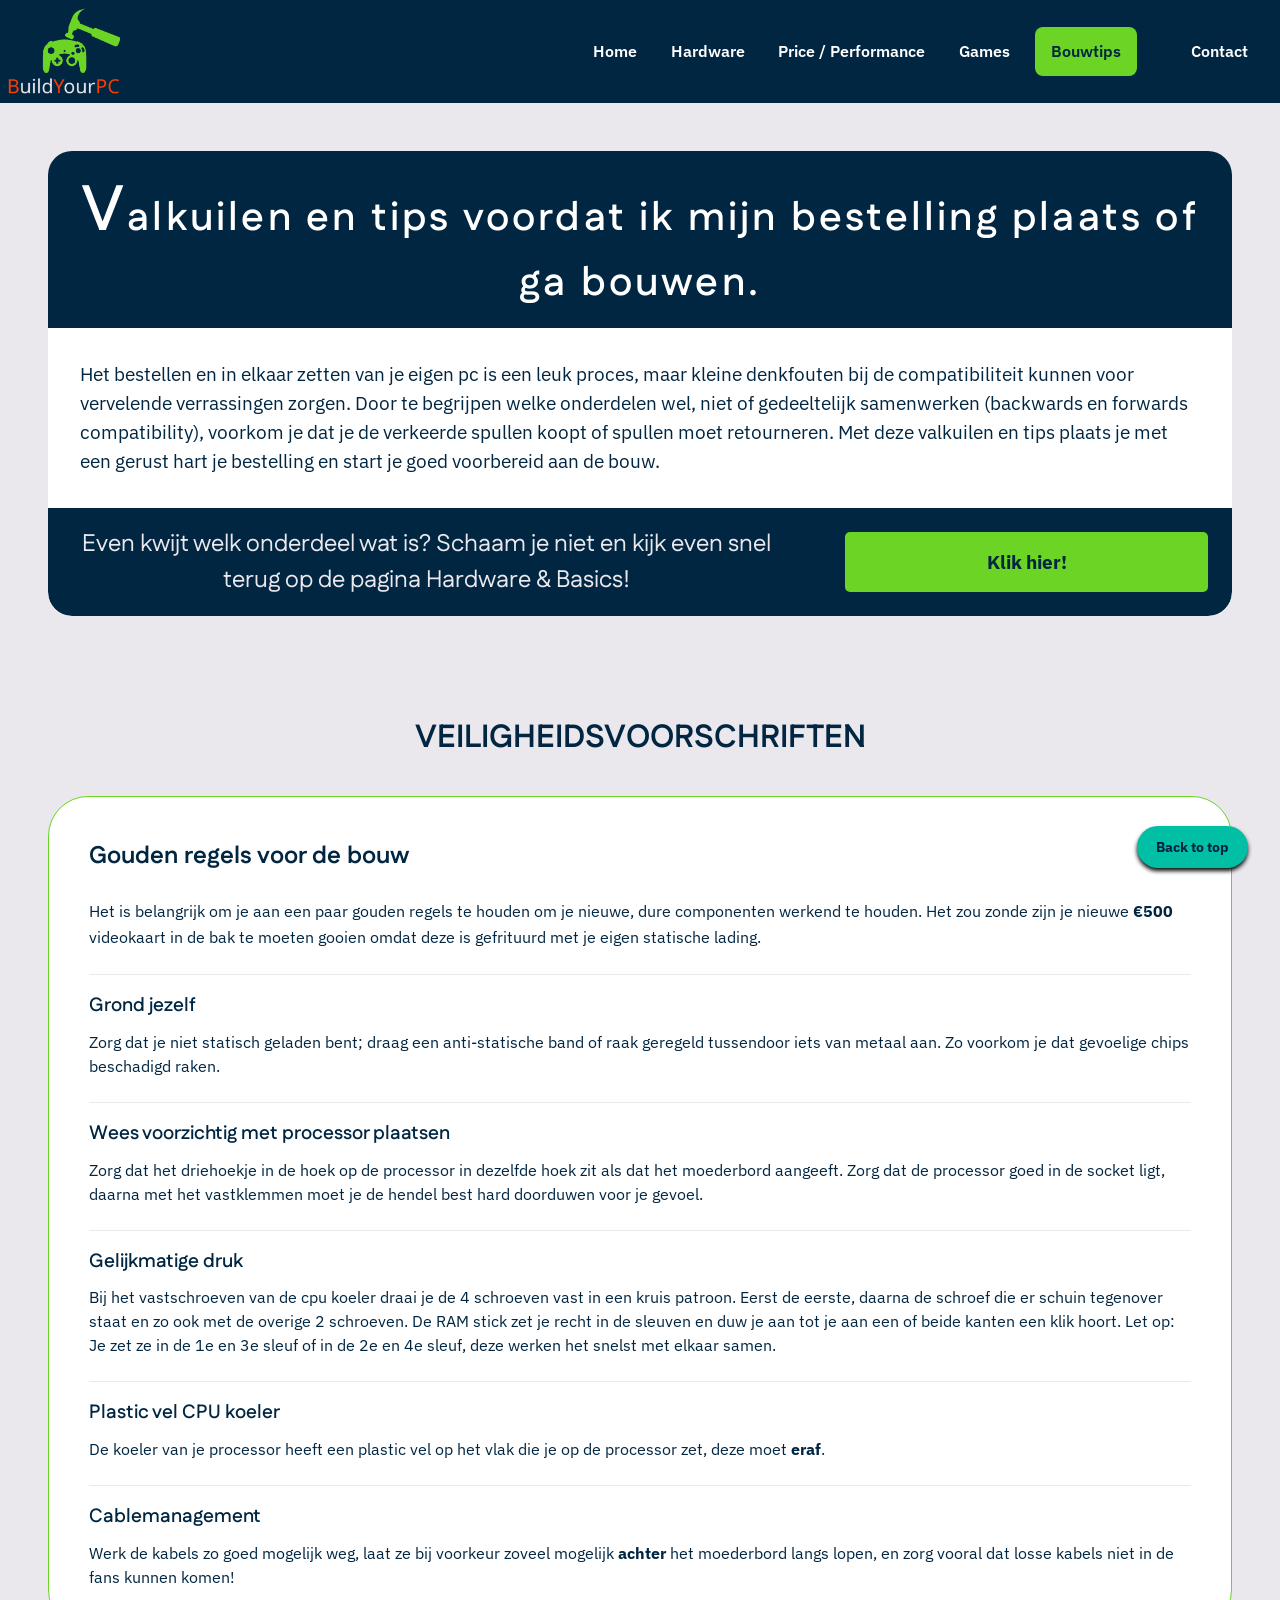
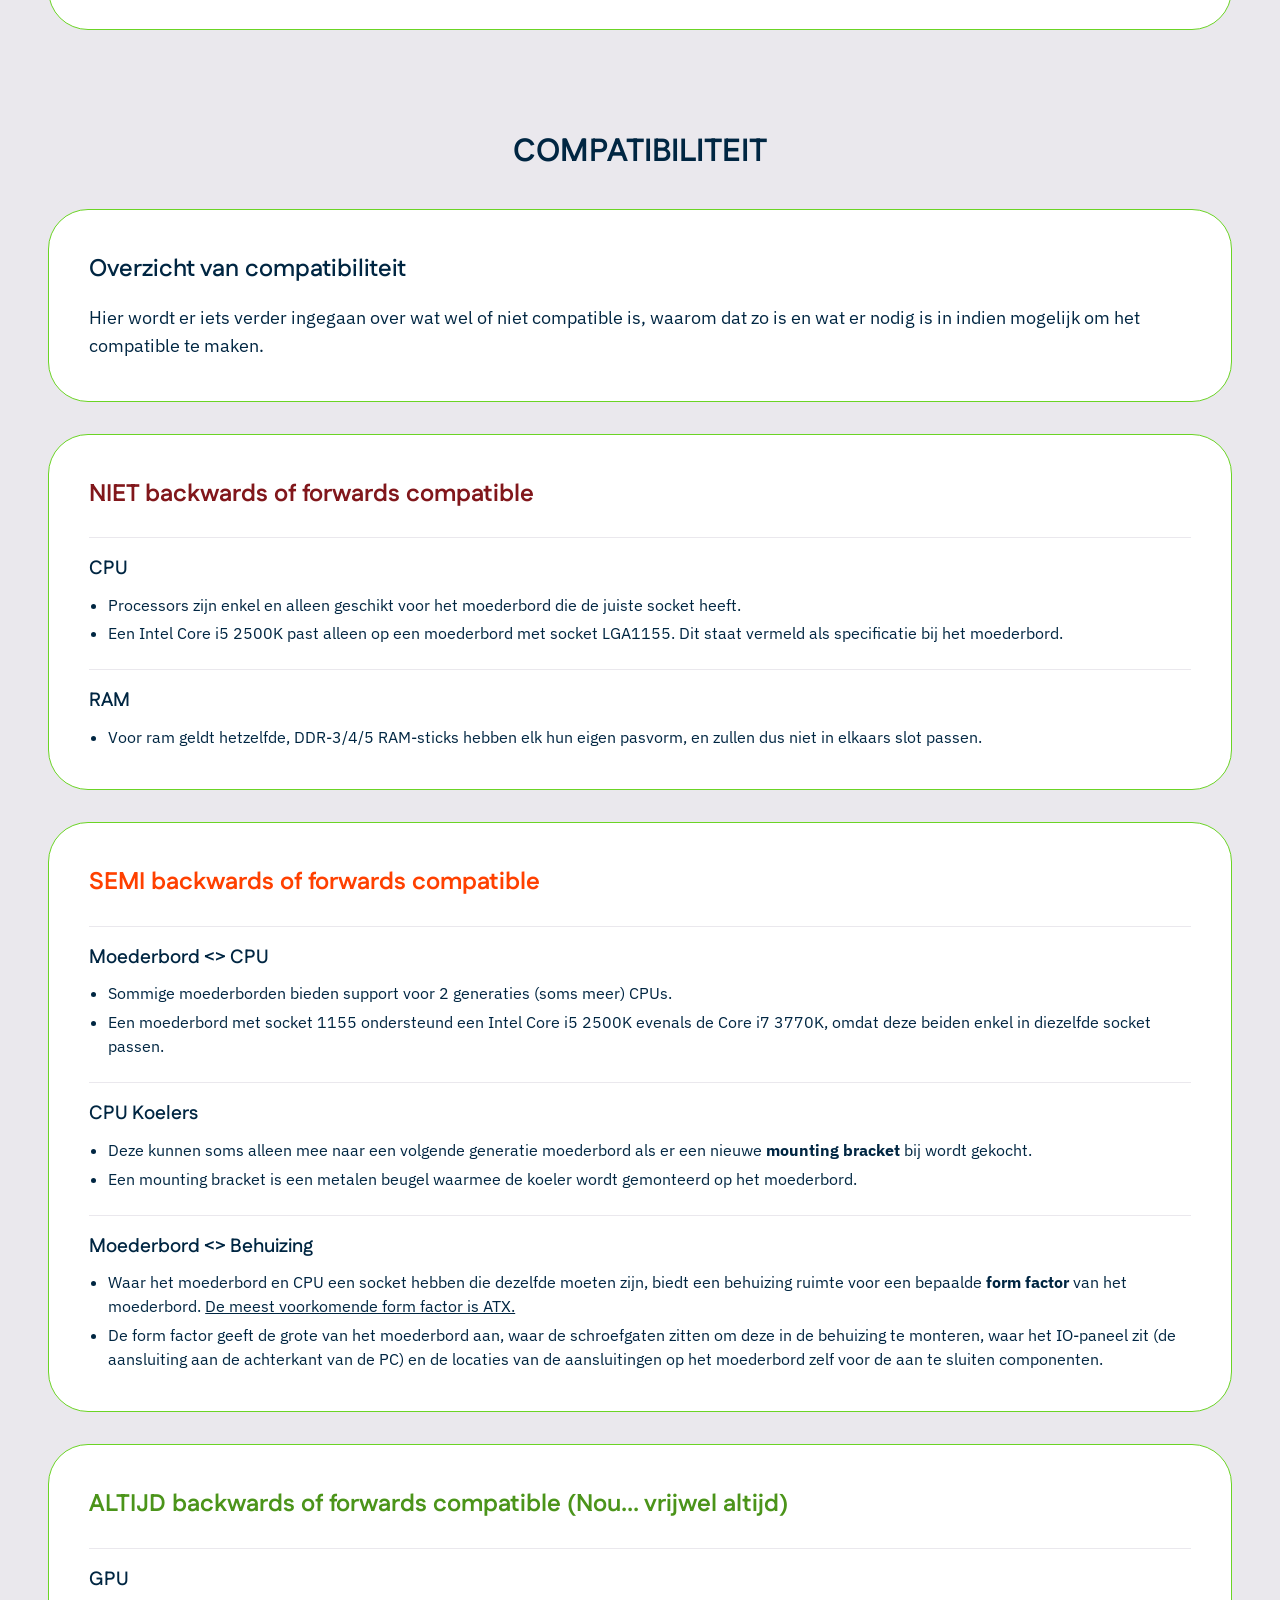
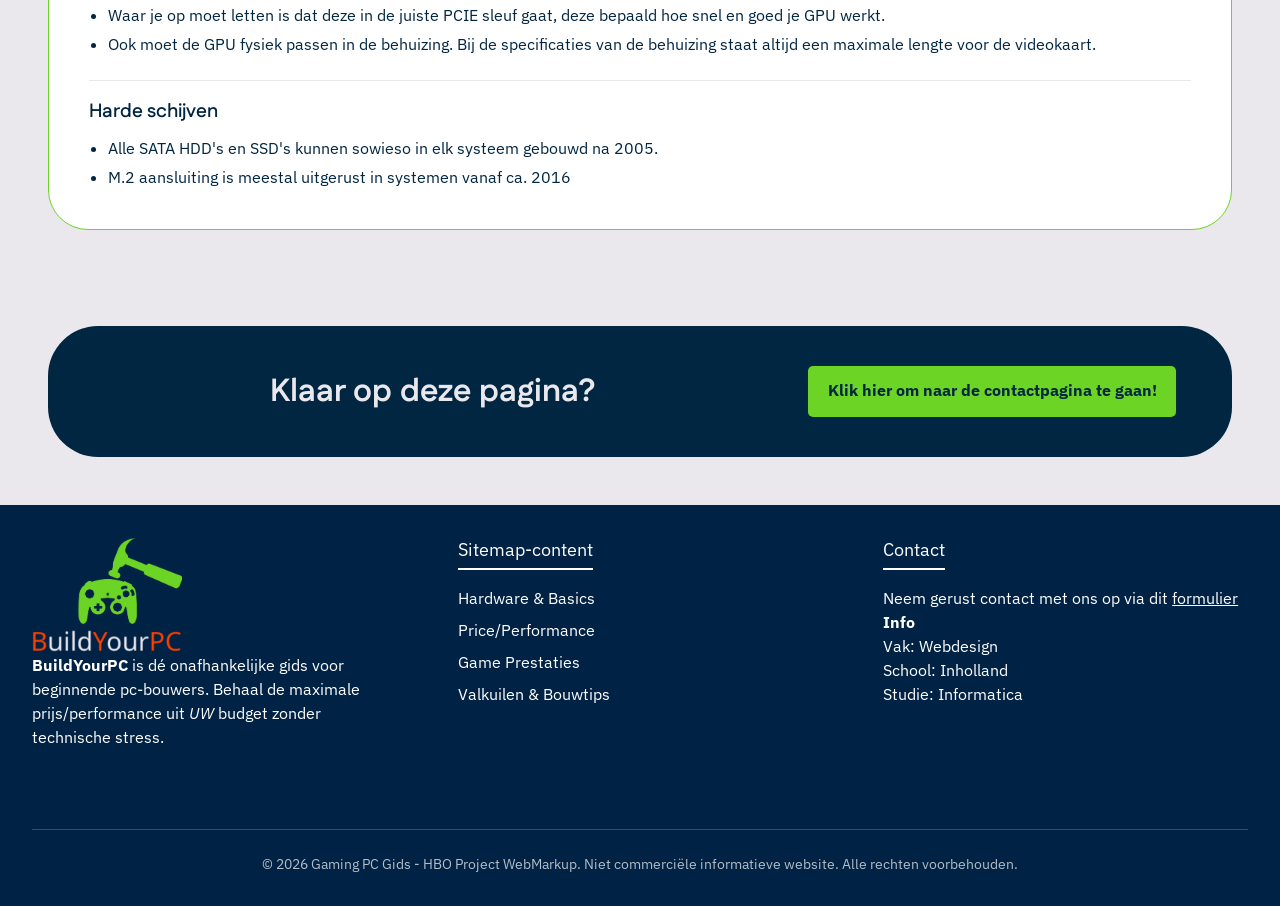
==== commit d2229f5c: "laatste fixes en echte puntjes op de i" ====
--- a/bouwtips.html
+++ b/bouwtips.html
@@ -6,23 +6,22 @@
         <meta name="author" content="Caelin Waanders">
         <meta name="description" content="Voorkom veelgemaakte fouten bij het bestellen en bouwen van je pc. Handige tips over statische elektriciteit, compatibiliteit en veilig bouwen.">
         <meta name="keywords" content="bouwtips, pc bouwen valkuilen, compatibiliteit cpu moederbord, antistatisch bandje, pc montage tips">
-        <title>BuildYourPC - Valkuilen & Bouwtips</title>
+        <title>BuildYourPC - Valkuilen &amp; Bouwtips</title>
         <link rel="stylesheet" type="text/css" href="css/style.css">
-        <link rel="icon" type="image/png" href="./favicon-96x96.png" sizes="96x96" >
-        <link rel="icon" type="image/svg+xml" href="./favicon.svg" >
-        <link rel="shortcut icon" href="./favicon.ico" >
-        <link rel="apple-touch-icon" sizes="180x180" href="./apple-touch-icon.png" >
-        <link rel="manifest" href="./site.webmanifest" >
+        <link rel="icon" type="image/png" href="./favicon-96x96.png" sizes="96x96">
+        <link rel="icon" type="image/svg+xml" href="./favicon.svg">
+        <link rel="shortcut icon" href="./favicon.ico">
+        <link rel="apple-touch-icon" sizes="180x180" href="./apple-touch-icon.png">
+        <link rel="manifest" href="./site.webmanifest">
         <link rel="preconnect" href="https://fonts.googleapis.com">
         <link rel="preconnect" href="https://fonts.gstatic.com" crossorigin>
         <link href="https://fonts.googleapis.com/css2?family=Fustat:wght@400;500;600;700&family=IBMPlexSans:wght@300;400;500;600;700&display=swap" rel="stylesheet">
-
     </head>
     <body>
 
         <header id="home" class="nav">
             <a href="index.html">
-                <img src="./img/logo_cropped.png" alt="BuildYourPC Logo">
+                <img src="./img/logo_cropped.png" alt="BuildYourPC Logo" title="Build Your PC">
             </a>
 
             <input type="checkbox" id="nav-toggle" class="sr-only nav-toggle-input">
@@ -54,7 +53,7 @@
                     Door te begrijpen welke onderdelen wel, niet of gedeeltelijk samenwerken (backwards en forwards compatibility), voorkom je dat je de verkeerde spullen koopt of spullen moet retourneren. Met deze valkuilen en tips plaats je met een gerust hart je bestelling en start je goed voorbereid aan de bouw.
                 </p>
                 <footer>
-                    <h2>Even kwijt welk onderdeel wat is? Schaam je niet en kijk even snel terug op de pagina Hardware & Basics!</h2>
+                    <h2>Even kwijt welk onderdeel wat is? Schaam je niet en kijk even snel terug op de pagina Hardware &amp; Basics!</h2>
                     <a href="hardware.html" class="cta-button">Klik hier!</a>
                 </footer>
             </section>
@@ -63,13 +62,15 @@
                 <h2>veiligheidsvoorschriften</h2>
 
                 <section class="compat-stack">
-                    <article class="bouwtips-card double">
+                    <h3 class="sr-only">Veiligheid en regels</h3>
+                    <article class="bouwtips-card">
                         <h3>Gouden regels voor de bouw</h3>
                         <p>
-                            Het is belangrijk om je aan een paar gouden regels te houden om je nieuwe, dure componenten werkend te houden. Het zou zonde zijn je nieuwe <strong>€500</strong> videokaart in de bak te moeten gooien omdat deze is gefrituurd met je eigen statische lading.
+                            Het is belangrijk om je aan een paar gouden regels te houden om je nieuwe, dure componenten werkend te houden. Het zou zonde zijn je nieuwe <strong>&euro;500</strong> videokaart in de bak te moeten gooien omdat deze is gefrituurd met je eigen statische lading.
                         </p>
 
                         <section class="bouwtips-sub-stack">
+                            <h4 class="sr-only">Lijst van gouden regels</h4>
                             <article class="bouwtips-item">
                                 <h4>Grond jezelf</h4>
                                 <p>Zorg dat je niet statisch geladen bent; draag een anti-statische band of raak geregeld tussendoor iets van metaal aan. Zo voorkom je dat gevoelige chips beschadigd raken.</p>
@@ -98,10 +99,12 @@
                     </article>
                 </section>
             </section>
+            
             <section class="cards-section">
                 <h2>compatibiliteit</h2>
 
                 <section class="compat-stack">
+                    <h3 class="sr-only">Compatibiliteit categorieën</h3>
                     <article class="compat-card">
                         <h3>Overzicht van compatibiliteit</h3>
                         <p>Hier wordt er iets verder ingegaan over wat wel of niet compatible is, waarom dat zo is en wat er nodig is in indien mogelijk om het compatible te maken.</p>
@@ -110,6 +113,7 @@
                     <article class="bouwtips-card">
                         <h3 class="label-niet">NIET backwards of forwards compatible</h3>
                         <section class="bouwtips-sub-stack">
+                            <h4 class="sr-only">Niet compatible onderdelen</h4>
                             <article class="bouwtips-item">
                                 <h4>CPU</h4>
                                 <ul>
@@ -129,6 +133,7 @@
                     <article class="bouwtips-card">
                         <h3 class="label-semi">SEMI backwards of forwards compatible</h3>
                         <section class="bouwtips-sub-stack">
+                            <h4 class="sr-only">Semi compatible onderdelen</h4>
                             <article class="bouwtips-item">
                                 <h4>Moederbord &lt;&gt; CPU</h4>
                                 <ul>
@@ -156,6 +161,7 @@
                     <article class="bouwtips-card">
                         <h3 class="label-altijd">ALTIJD backwards of forwards compatible (Nou... vrijwel altijd)</h3>
                         <section class="bouwtips-sub-stack">
+                            <h4 class="sr-only">Vrijwel altijd compatible onderdelen</h4>
                             <article class="bouwtips-item">
                                 <h4>GPU</h4>
                                 <ul>
@@ -185,38 +191,41 @@
             <a href="#home">Back to top</a>
         </aside>
 
-            <footer>
-                <section class="footer-col">
-                    <figure>
-                        <a href="index.html">
-                            <img src="./img/green_orange_nobg.png" alt="BuildYourPC Logo">
-                        </a>
-                    </figure>
-                    <p class="desktop-only"><strong>BuildYourPC</strong> is dé onafhankelijke gids voor beginnende pc-bouwers. Behaal de maximale prijs/performance uit <em>UW</em> budget zonder technische stress.</p>
-                </section>
-
-                <section class="footer-col desktop-only">
-                    <h3>Sitemap-content</h3>
-                    <ul class="footer-nav">
-                        <li><a href="hardware.html">Hardware & Basics</a></li>
-                        <li><a href="price-performance.html">Price/Performance</a></li>
-                        <li><a href="games.html">Game Prestaties</a></li>
-                        <li><a href="bouwtips.html">Valkuilen & Bouwtips</a></li>
-                    </ul>
-                </section>
-
-                <section class="footer-col desktop-only">
-                    <h3>Contact</h3>
-                    <p>Neem gerust contact met ons op via dit <a href="formulier.html">formulier</a></p>
-                    <p><strong>Info</strong></p>
-                    <p>Vak: Webdesign</p>
-                    <p>School: Inholland</p>
-                    <p>Studie: Informatica</p>
-                </section>
-                <section class="footer-bottom">
-                    <p>&copy; 2026 Gaming PC Gids - HBO Project WebMarkup. Niet commerciële informatieve website. Alle rechten voorbehouden.</p>
-                </section>
-            </footer>
+        <footer>
+            <section class="footer-col">
+                <h2 class="sr-only">Over BuildYourPC</h2>
+                <figure>
+                    <a href="index.html#home">
+                        <img src="./img/logo_cropped.png" alt="BuildYourPC Logo" title="Build Your PC">
+                    </a>
+                </figure>
+                <p class="desktop-only"><strong>BuildYourPC</strong> is dé onafhankelijke gids voor beginnende pc-bouwers. Behaal de maximale prijs/performance uit <em>UW</em> budget zonder technische stress.</p>
+            </section>
+
+            <section class="footer-col desktop-only">
+                <h3>Sitemap-content</h3>
+                <ul class="footer-nav">
+                    <li><a href="hardware.html">Hardware &amp; Basics</a></li>
+                    <li><a href="price-performance.html">Price/Performance</a></li>
+                    <li><a href="games.html">Game Prestaties</a></li>
+                    <li><a href="bouwtips.html">Valkuilen &amp; Bouwtips</a></li>
+                </ul>
+            </section>
+
+            <section class="footer-col desktop-only">
+                <h3>Contact</h3>
+                <p>Neem gerust contact met ons op via dit <a href="formulier.html">formulier</a></p>
+                <p><strong>Info</strong></p>
+                <p>Vak: Webdesign</p>
+                <p>School: Inholland</p>
+                <p>Studie: Informatica</p>
+            </section>
+
+            <section class="footer-bottom">
+                <h2 class="sr-only">Copyright en Disclaimer</h2>
+                <p>&copy; 2026 Gaming PC Gids - HBO Project WebMarkup. Niet commerciële informatieve website. Alle rechten voorbehouden.</p>
+            </section>
+        </footer>
 
     </body>
 </html>
--- a/css/style.css
+++ b/css/style.css
@@ -441,6 +441,7 @@
     border-radius: 1.5rem;
 }
 
+/* homepage cards */
 .info-homepage {
     display: flex;
     flex-direction: row;
@@ -451,7 +452,7 @@
 
 .homepage-card {
     flex: 1;
-    border: 1px solid #6BD425;
+    border: 0.1rem solid #6BD425;
     border-radius: 3rem;
     padding: 2rem;
     line-height: 1.3;
@@ -479,6 +480,7 @@
     font-family: "IBMPlexSans", sans-serif;
 }
 
+/* Stappenplan homepage */
 .stappenplan {
     display: flex;
     flex-direction: column;
@@ -502,7 +504,7 @@
 
 .stap-card {
     background-color: #FFFFFF;
-    border: 1px solid #6BD425;
+    border: 0.1rem solid #6BD425;
     border-radius: 3rem;
     padding: 2rem;
     line-height: 1.3;
@@ -556,6 +558,7 @@
     text-transform: uppercase;
 }
 
+/* componenten hardware */
 .componenten-grid {
     display: grid;
     grid-template-columns: repeat(4, 1fr);
@@ -565,7 +568,7 @@
 
 .comp-card {
     background-color: #FFFFFF;
-    border: 1px solid #6BD425;
+    border: 0.1rem solid #6BD425;
     border-radius: 2rem;
     padding: 1.5rem;
     display: flex;
@@ -631,7 +634,7 @@
 
 .compat-card {
     background-color: #FFFFFF;
-    border: 1px solid #6BD425;
+    border: 0.1rem solid #6BD425;
     border-radius: 2.5rem;
     padding: 2.5rem;
     color: #002642;
@@ -647,7 +650,7 @@
     font-weight: 600;
 }
 
-.compat-card p {
+.compat-card p, .compat-card li {
     font-family: "IBMPlexSans", sans-serif;
     font-size: 1.1rem;
     line-height: 1.6;
@@ -674,6 +677,7 @@
     height: auto;
 }
 
+/* bottom page cta banner */
 .page-cta-banner {
     background-color: #002642;
     border-radius: 50px;
@@ -716,6 +720,8 @@
     color: #002642;
 }
 
+/* tabel */
+
 .tabel-container {
     padding: 2rem;
     width: 100%;
@@ -740,7 +746,7 @@
 
 .klassen-tabel th, 
 .klassen-tabel td {
-    border: 1px solid #A4A2A6;
+    border: 0.1rem solid #A4A2A6;
     padding: 1rem;
     font-size: 1rem;
     vertical-align: top;
@@ -792,7 +798,7 @@
 
 .game-kaart {
     background-color: #FFFFFF;
-    border: 1px solid #A4A2A6;
+    border: 0.1rem solid #A4A2A6;
     border-radius: 2.5rem;
     padding: 2rem;
     display: flex;
@@ -867,7 +873,7 @@
 
 .game-lijst-kaart {
     background-color: #FFFFFF;
-    border: 1px solid #A4A2A6;
+    border: 0.1rem solid #A4A2A6;
     border-radius: 2rem;
     padding: 1.5rem;
     text-align: left;
@@ -920,7 +926,7 @@
 
 .resolutie-card {
     background-color: #FFFFFF;
-    border-width: 1px;
+    border-width: 0.1rem;
     border-style: solid;
     border-color: #A4A2A6;
     border-radius: 2rem;
@@ -952,7 +958,7 @@
 
 .bouwtips-card {
     background-color: #FFFFFF;
-    border-width: 0.15rem;
+    border-width: 0.1rem;
     border-style: solid;
     border-color: #6BD425;
     border-radius: 2.5rem;
@@ -982,7 +988,7 @@
 }
 
 .bouwtips-item {
-    border-top: 1px solid #EAE8ED;
+    border-top: 0.1rem solid #EAE8ED;
     padding-top: 1rem;
 }
 
@@ -1037,7 +1043,7 @@
     font-weight: bold;
     font-size: 0.9rem;
     transition: background-color 0.2s ease;
-    box-shadow: 0 4px 6px rgba(0, 0, 0, 0.1);
+    box-shadow: 0 3px 4px #0C0C0C;
 }
 
 .back-to-top a:hover {
@@ -1054,7 +1060,7 @@
 }
 
 .contact-fieldset {
-    border: 1px solid #6BD425;
+    border: 0.1rem solid #6BD425;
     border-radius: 1.5rem;
     padding: 2rem;
     display: flex;
@@ -1086,7 +1092,7 @@
 .form-group select,
 .form-group textarea {
     padding: 0.8rem;
-    border: 1px solid #A4A2A6;
+    border: 0.1rem solid #A4A2A6;
     border-radius: 0.5rem;
     font-family: "IBMPlexSans", sans-serif;
     font-size: 1rem;
@@ -1232,7 +1238,7 @@
 footer .footer-bottom {
     flex: 0 0 100%;
     text-align: center;
-    border-top: 1px solid rgba(255, 255, 255, 0.2);
+    border-top: 0.1rem solid rgba(255, 255, 255, 0.2);
     margin-top: 3rem;
     padding-top: 1.5rem;
     font-size: 0.85rem;
@@ -1306,7 +1312,7 @@
 
     .klassen-tabel th, 
     .klassen-tabel td {
-        border: 1px solid #A4A2A6;
+        border: 0.1rem solid #A4A2A6;
         padding: 0.4rem;
         font-size: 0.9rem;
         vertical-align: top;
